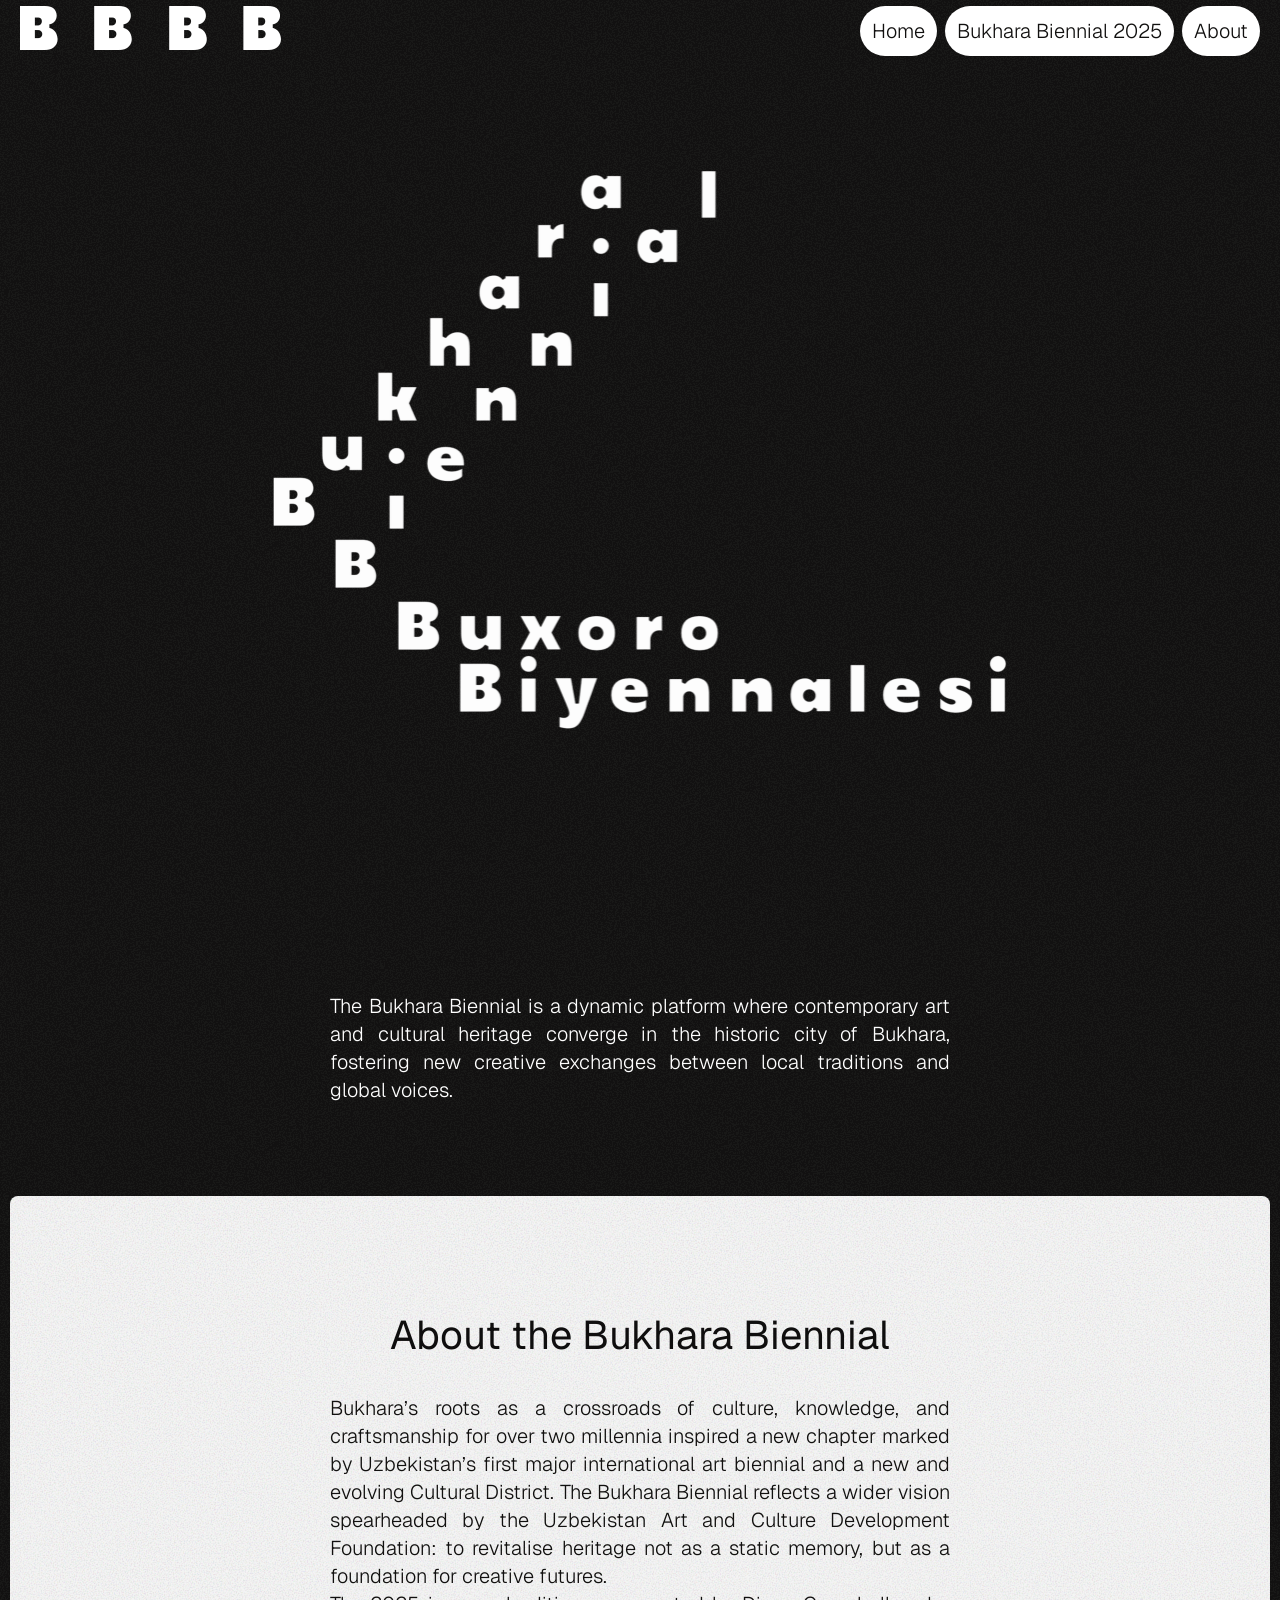
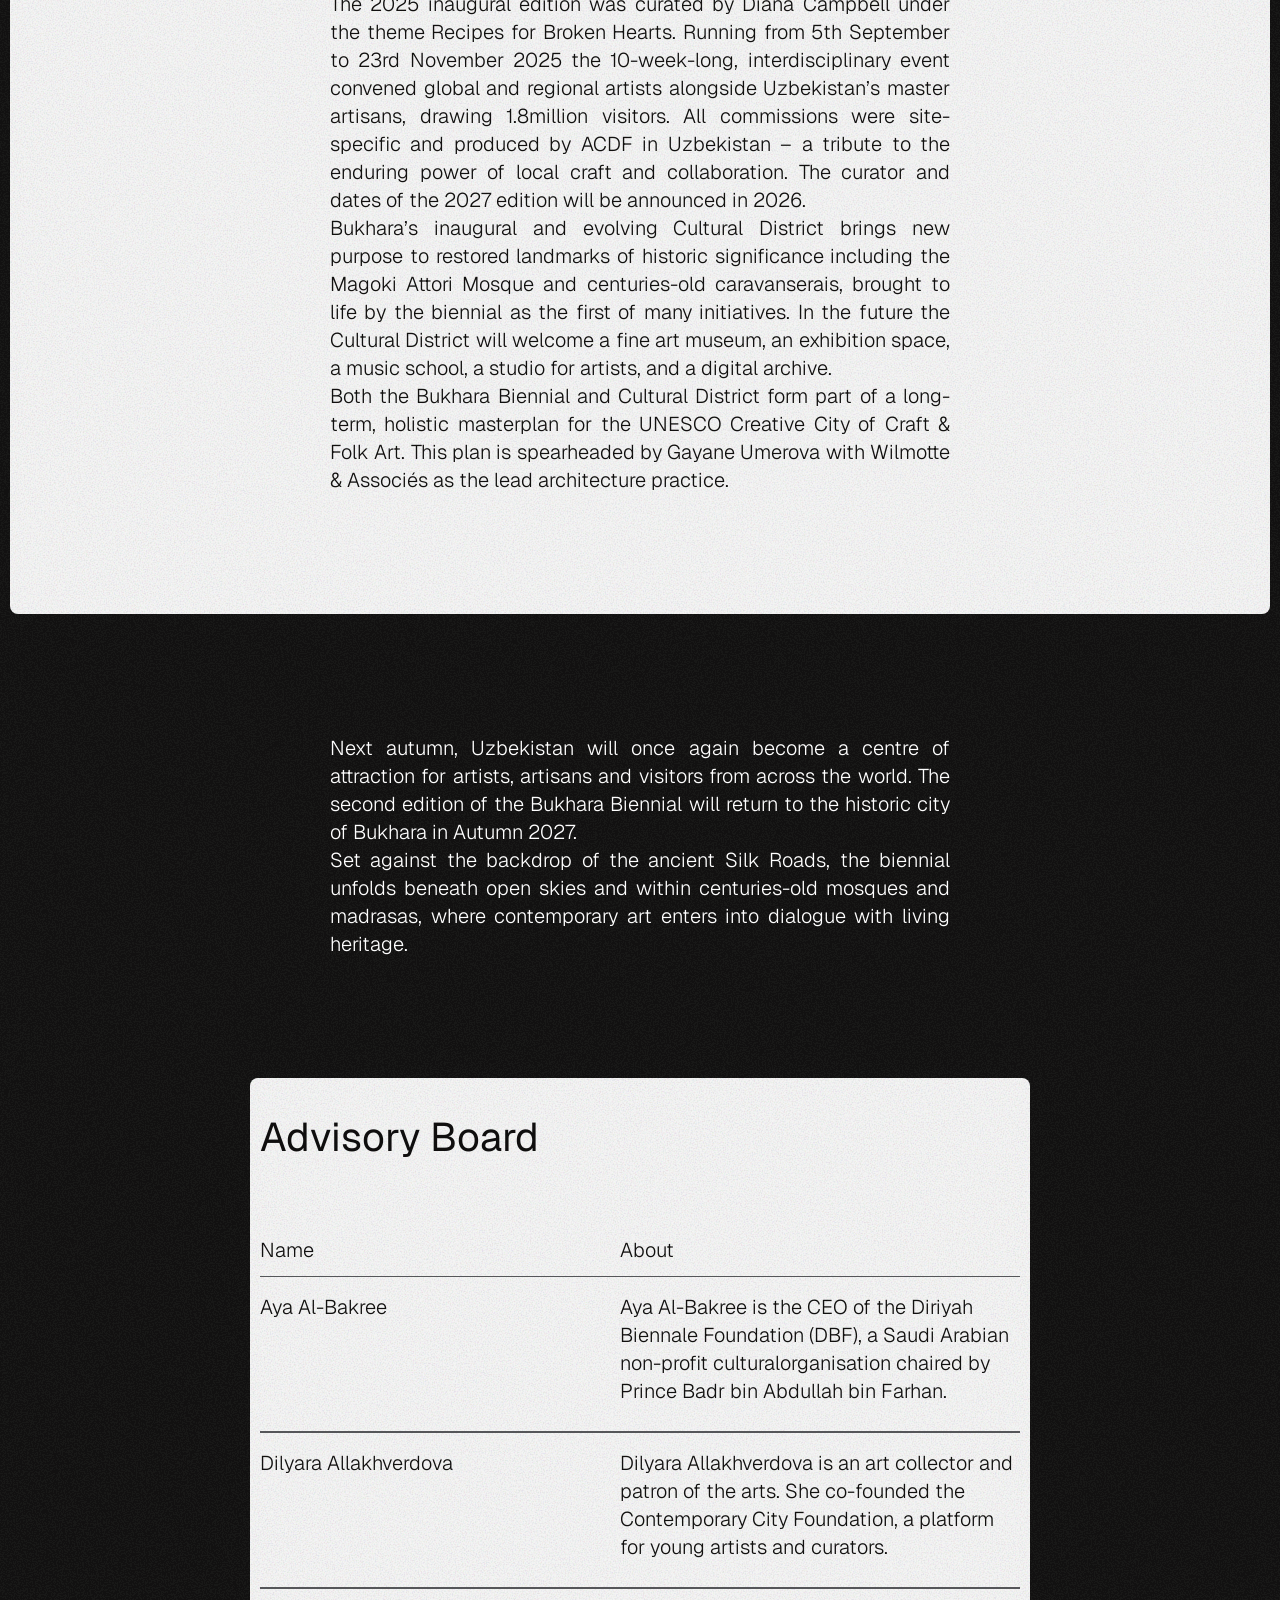
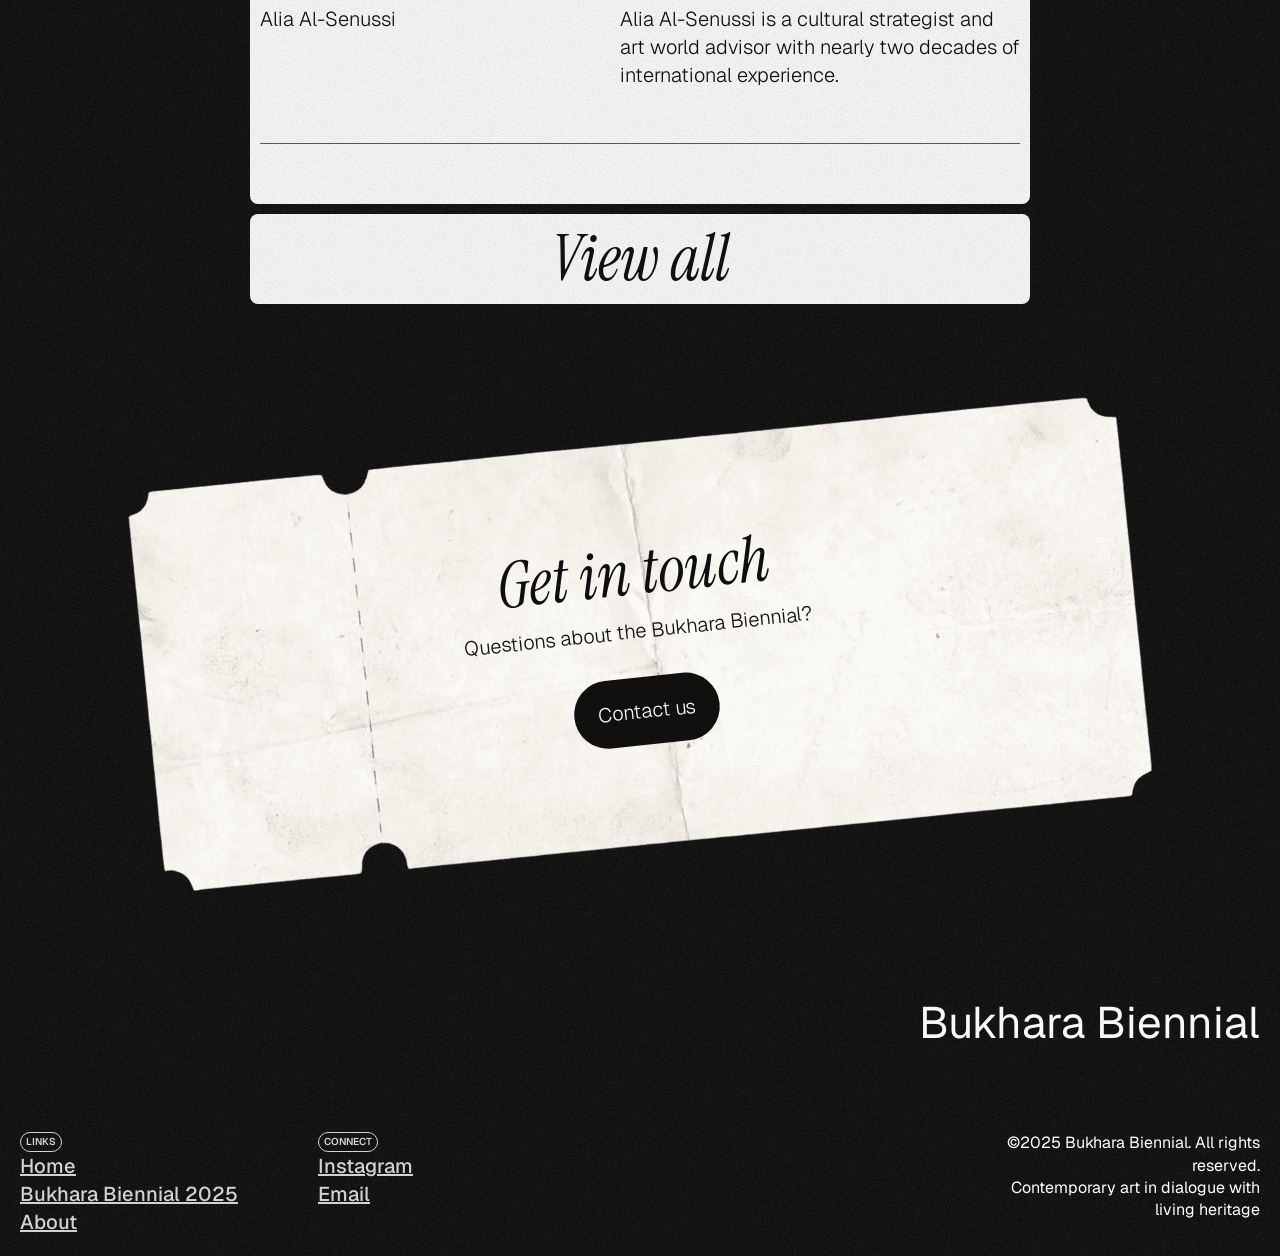
==== index.html @ 9b7a6744 "finish" ====
<!doctype html>
<html lang="en">
  <head>
    <meta charset="UTF-8" />
    <meta name="viewport" content="width=device-width, initial-scale=1.0" />
    <link rel="stylesheet" href="./assets/css/fonts.css" />
    <link rel="stylesheet" href="./assets/css/styles.css" />
    <title>BB2026</title>
  </head>
  <body>
    <header class="d-flex">
      <div class="header__logo">
        <a href="#">
          <img src="./assets/images/logo.png" alt="" />
        </a>
      </div>
      <nav>
        <ul class="header__nav d-flex">
          <li>
            <a href="#" class="btn">Home</a>
          </li>
          <li class="desktop-only">
            <a href="#" class="btn">Bukhara Biennial 2025</a>
          </li>
          <li class="mobile-only">
            <a href="#" class="btn">BB 2025</a>
          </li>
          <li>
            <a href="#" class="btn">About</a>
          </li>
        </ul>
      </nav>
    </header>

    <main>
      <section class="hero d-flex">
        <img
          src="./assets/images/hero.png"
          alt="Hero Image"
          class="tablet-mobile"
        />
      </section>

      <section class="intro d-flex">
        <p class="tablet-mobile">
          The Bukhara Biennial is a dynamic platform where contemporary art and
          cultural heritage converge in the historic city of Bukhara, fostering
          new creative exchanges between local traditions and global voices.
        </p>
      </section>

      <section class="about d-flex p-120-64 bg-card">
        <h1>About the Bukhara Biennial</h1>
        <p class="tablet-mobile">
          Bukhara’s roots as a crossroads of culture, knowledge, and
          craftsmanship for over two millennia inspired a new chapter marked by
          Uzbekistan’s first major international art biennial and a new and
          evolving Cultural District. The Bukhara Biennial reflects a wider
          vision spearheaded by the Uzbekistan Art and Culture Development
          Foundation: to revitalise heritage not as a static memory, but as a
          foundation for creative futures.<br />
          The 2025 inaugural edition was curated by Diana Campbell under the
          theme Recipes for Broken Hearts. Running from 5th September to 23rd
          November 2025 the 10-week-long, interdisciplinary event convened
          global and regional artists alongside Uzbekistan’s master artisans,
          drawing 1.8million visitors. All commissions were site-specific and
          produced by ACDF in Uzbekistan – a tribute to the enduring power of
          local craft and collaboration. The curator and dates of the 2027
          edition will be announced in 2026.<br />
          Bukhara’s inaugural and evolving Cultural District brings new purpose
          to restored landmarks of historic significance including the Magoki
          Attori Mosque and centuries-old caravanserais, brought to life by the
          biennial as the first of many initiatives. In the future the Cultural
          District will welcome a fine art museum, an exhibition space, a music
          school, a studio for artists, and a digital archive.<br />
          Both the Bukhara Biennial and Cultural District form part of a
          long-term, holistic masterplan for the UNESCO Creative City of Craft &
          Folk Art. This plan is spearheaded by Gayane Umerova with Wilmotte &
          Associés as the lead architecture practice.
        </p>
      </section>

      <section class="future d-flex p-120-64">
        <p class="tablet-mobile">
          Next autumn, Uzbekistan will once again become a centre of attraction
          for artists, artisans and visitors from across the world. The second
          edition of the Bukhara Biennial will return to the historic city of
          Bukhara in Autumn 2027.<br />
          Set against the backdrop of the ancient Silk Roads, the biennial
          unfolds beneath open skies and within centuries-old mosques and
          madrasas, where contemporary art enters into dialogue with living
          heritage.
        </p>
      </section>

      <section class="advisory bg-card">
        <h2>Advisory Board</h2>
        <div class="advisory-list">
          <div class="labels">
            <p>Name</p>
            <p>About</p>
          </div>
          <article data-url="#">
            <p class="name">Aya Al-Bakree</p>
            <p class="about">
              Aya Al-Bakree is the CEO of the Diriyah Biennale Foundation (DBF),
              a Saudi Arabian non-profit culturalorganisation chaired by Prince
              Badr bin Abdullah bin Farhan.
            </p>
            <div class="article__img">
              <img
                src="./assets/images/Aya-Al-Bakree.png"
                alt="Aya Al-Bakree"
              />
            </div>
          </article>
          <article data-url="#">
            <p class="name">Dilyara Allakhverdova</p>
            <p class="about">
              Dilyara Allakhverdova is an art collector and patron of the arts.
              She co-founded the Contemporary City Foundation, a platform for
              young artists and curators.
            </p>
            <div class="article__img">
              <img
                src="./assets/images/Dilyara-Allakhverdova.png"
                alt="Dilyara Allakhverdova"
              />
            </div>
          </article>
          <article data-url="#">
            <p class="name">Alia Al-Senussi</p>
            <p class="about">
              Alia Al-Senussi is a cultural strategist and art world advisor
              with nearly two decades of international experience.
            </p>
            <div class="article__img">
              <img
                src="./assets/images/Alia-Al-Senussi.png"
                alt="Alia Al-Senussi"
              />
            </div>
          </article>
        </div>
      </section>

      <section class="bg-card advisory-view-all">
        <p class="italic">View all</p>
      </section>

      <section class="subscribe">
        <img alt="" src="./assets/images/subscribe.png" />

        <div class="content">
          <div>
            <h2 class="italic">Get in touch</h2>
            <p>Questions about the Bukhara Biennial?</p>
          </div>
          <button class="btn">Contact us</button>
        </div>
      </section>
    </main>

    <footer>
      <div class="footer__logo">
        <h2>Bukhara Biennial</h2>
      </div>
      <div class="footer__content">
        <div class="socials d-flex">
          <div class="links">
            <span class="tag">
              Links
            </span>
            <a href="#">Home</a>
            <a href="#">Bukhara Biennial 2025</a>
            <a href="#">About</a>
          </div>
          <div class="connect">
            <span class="tag">
              Connect
            </span>
            <a href="#">Instagram</a>
            <a href="#">Email</a>
          </div>
        </div>
        <div class="copywrite">
          <p>©2025 Bukhara Biennial. All rights reserved.</p>
          <p>Contemporary art in dialogue with living heritage</p>
        </div>
      </div>
    </footer>

    <script src="./assets/js/scripts.js"></script>
  </body>
</html>
---- assets/css/fonts.css ----
/* FONTS */

/* GEIST - Вариативный шрифт */
@font-face {
    font-family: 'Geist';
    src: url('../fonts/Geist/Geist-VariableFont_wght.ttf') format('truetype'),
         url('../fonts/Geist/Geist-VariableFont_wght.woff') format('woff');
    /* Указываем диапазон весов, которые поддерживает вариативный шрифт */
    font-weight: 100 900; 
    font-style: normal;
    font-display: swap;
}

/* INSTRUMENT SERIF - Обычный */
@font-face {
    font-family: 'Instrument Serif';
    src: url('../fonts/Instrument_Serif/InstrumentSerif-Regular.ttf') format('truetype');
    font-weight: 400; /* Стандартный вес */
    font-style: normal;
    font-display: swap;
}

/* INSTRUMENT SERIF - Курсив */
@font-face {
    font-family: 'Instrument Serif';
    src: url('../fonts/Instrument_Serif/InstrumentSerif-Italic.ttf') format('truetype');
    font-weight: 400;
    font-style: italic; /* Теперь браузер поймет, когда включать этот файл */
    font-display: swap;
}
---- assets/css/styles.css ----
* {
  box-sizing: border-box;
  padding: 0;
  margin: 0;
  font-family: "Geist";
  font-style: Light;
  font-size: 20px;
  font-weight: 300;
  line-height: 140%;
}

:root {
  --main-dark: RGB(17, 16, 15);
  --transition: 0.2s;
}
html {
  scrollbar-width: none; /* Для Firefox */
  -ms-overflow-style: none; /* Для Internet Explorer и Edge */
}

html::-webkit-scrollbar {
  display: none; /* Для Chrome, Safari и Opera */
}
h1,
h2 {
  color: rgba(15, 14, 14, 1);
  font-size: 40px;
  font-weight: 400;
  line-height: 95%;
  letter-spacing: -4%;
}
a {
  text-decoration: none;
}
li {
  list-style: none;
}
.d-flex {
  display: flex;
}
.mobile-only {
  display: none;
}
.italic {
  font-family: "Instrument Serif";
  font-style: Italic;
  font-size: 80px;
  font-weight: 400;
  line-height: 90%;
  letter-spacing: -2%;
}
.p-120-64 {
  padding: 120px 0;
}
.btn {
  letter-spacing: -2%;
  border-radius: 999px;
  color: var(--main-dark);
  transition: var(--transition);
  cursor: pointer;
}
/* p
{
    font-size: 20px;
    font-weight: 300;
    line-height: 140%;
} */
section {
  align-items: center;
  justify-content: center;
}

body {
  color: white;
  font-family: "Geist", sans-serif;
  background-size:
    1280px 600px,
    auto;
  background-position: left top;
  background-image:
    image-set(url(../images/bg_small.png) 1x, url(../images/bg_large.png) 2x),
    none;
  background-color: rgb(15, 14, 14);
}

header {
  position: fixed;
  top: 0;
  left: 0;
  width: 100%;
  height: 62px;
  gap: 8px;
  justify-content: space-between;
  align-items: center;
  padding: 0 20px;
}

header nav .header__nav {
  gap: 8px;
}

header nav a {
  height: 52px;
  padding: 12px;
  background: #fff;
}
header nav a:hover {
  background: var(--main-dark);
  color: #fff;
}

main {
  width: 100%;
  padding: 0 10px;
}

.hero {
  min-height: 800px;
  height: 100vh;
}
.hero img {
  width: 734.75px;
  object-fit: cover;
}

.tablet-mobile {
  width: 940px;
}

.intro {
  width: 100%;
  height: 296px;
}
.intro p {
  letter-spacing: -2%;
  text-align: justify;
}

.bg-card {
  border-radius: 8px;
  background-size:
    1280px 600px,
    auto;
  background-position: left top;
  background-image:
    image-set(
      url(../images/card_bg_small.png) 1x,
      url(../images/card_bg_large.png) 2x
    ),
    none;
  background-color: rgb(245, 245, 245);

  color: var(--main-dark);
}

.about {
  width: 100%;
  flex-direction: column;
  gap: 40px;
}

.about h1 {
  text-align: center;
}
.about p {
  color: var(--main-dark);
  text-align: justify;
  letter-spacing: -2%;
}

.future p {
  letter-spacing: -2%;
  text-align: justify;
}

.advisory {
  margin: auto;
  width: 100%;
  max-width: 1260px;
  padding: 40px 10px 60px 10px;
  display: flex;
  flex-direction: column;
  align-items: flex-start;
  gap: 60px;
}
.advisory h2 {
  text-align: left;
}
.advisory .advisory-list {
  width: 100%;
}
.advisory-list > * {
  display: flex;
}
.advisory-list .labels {
  margin-bottom: 12px;
  font-weight: 500;
  letter-spacing: -2%;
}
.advisory-list .labels p {
  width: 270px;
  font-style: Medium;
  margin-right: 100px;
}
.advisory-list article {
  min-height: 156.06px;
  display: flex;
  flex-direction: row;
  justify-content: center;
  align-items: flex-start;
  gap: 245px;
  padding: 16px 0px 16px 0px;
  border-bottom: 1px solid var(--Divider, rgba(85, 86, 89, 1));
  border-top: 1px solid var(--Divider, rgba(85, 86, 89, 1));
  cursor: alias;
}

.advisory-list article p.name {
  min-width: 125px;
  letter-spacing: -2%;
}
.advisory-list article p.about {
  min-width: 500px;
  letter-spacing: -2%;
}
.advisory-list article .article__img {
  width: 125px;
  height: 125px;
}
.advisory-view-all {
  max-width: 1260px;
  width: 100%;
  margin: 10px auto 0;
  padding: 16px 24px 16px 24px;
  cursor: pointer;
  transition: var(--transition);
}
.advisory-view-all:hover {
  background-color: rgb(245, 245, 245);
  background-image: url(../images/card_bg_hover.png);
  color: #fff;
}
.advisory-view-all p {
  text-align: center;
}

.subscribe {
  position: relative;
  width: 100%;
  display: flex;
  flex-direction: column;
  justify-content: flex-end;
  align-items: center;
  padding: 80px 40px 80px 40px;
  overflow: hidden;
}
.subscribe img {
  max-width: 1024px;
  min-width: 800px;
  width: 100%;
  margin: auto;
  z-index: -1;
  position: absolute;
  top: 50%;
  left: 50%;
  transform: translate(-50%, -50%);
}

.subscribe .content {
  width: 100%;
  min-height: 520.45px;
  display: flex;
  flex-direction: column;
  justify-content: center;
  align-items: center;
  text-align: center;
  transform-origin: center;
  transform: rotate(-6deg);
  gap: 32px;
}
.subscribe .content p {
  margin-top: 15px;
  color: var(--main-dark);
}
.subscribe .content button.btn {
  height: 68px;
  padding: 0px 24px 0px 24px;
  border: none;
  outline: none;
  color: rgba(246, 248, 251, 1);
  background-color: var(--main-dark);
}

footer {
  min-height: 272px;
  display: flex;
  justify-content: space-between;
  gap: 40px;
  padding: 20px;
}
footer h2 {
  color: rgba(246, 248, 251, 1);
  font-size: 44px;
  font-weight: 400;
  line-height: 85%;
  letter-spacing: -2%;
}
footer .footer__logo {
  display: flex;
  align-items: flex-end;
}
footer .footer__content {
  display: flex;
  flex-direction: column;
  justify-content: space-between;
  align-items: flex-end;
  text-align: right;
}

footer .footer__content .socials {
  gap: 80px;
}
footer .footer__content .socials div {
  display: flex;
  flex-direction: column;
  align-items: flex-end;
}

footer .footer__content .tag {
  color: rgba(209, 210, 216, 1);
  font-size: 10px;
  font-weight: 600;
  line-height: 140%;
  letter-spacing: 4%;
  text-transform: uppercase;
  padding: 2px 5px 2px 5px;
  border: 1px solid rgba(209, 210, 216, 1);
  border-radius: 999px;
}
footer .footer__content .socials a {
  color: rgba(209, 210, 216, 1);
  font-size: 20px;
  font-weight: 500;
  line-height: 140%;
  letter-spacing: -2%;
  text-decoration: underline;
  text-align: left;
}

@media (max-width: 1280px) {
  .tablet-mobile {
    width: 620px;
  }
  .intro p {
    letter-spacing: -2%;
    text-align: justify;
  }

  .advisory {
    max-width: 780px;
    gap: 80px;
    padding: 40px 10px 60px 10px;
  }
  .advisory .article__img {
    display: none;
  }
  .advisory .advisory-list .labels p:nth-child(1),
  .advisory .advisory-list article p:nth-child(1) {
    max-width: 360px;
    min-width: 360px;
    margin: 0;
  }
  .advisory .advisory-list .labels p:nth-child(2),
  .advisory .advisory-list article p:nth-child(2) {
    width: stretch;
    min-width: 0;
    margin: 0;
  }
  .advisory .advisory-list article {
    justify-content: flex-start;
    gap: 0;
  }
  .advisory-view-all {
    max-width: 780px;
    width: 100%;
  }
  .advisory-view-all p,
  .subscribe h2 {
    font-size: 64px;
  }

  footer {
    flex-direction: column;
    gap: 80px;
  }
  footer .footer__logo {
    justify-content: flex-end;
  }
  footer .footer__content {
    flex-direction: row;
    align-items: flex-start;
  }
  footer .footer__content .socials div {
    align-items: flex-start;
  }

  footer .copywrite p {
    width: 258px;
    font-size: 16px;
    font-weight: 400;
    line-height: 140%;
    letter-spacing: -2%;
    text-align: right;
  }
}

@media (max-width: 768px) {
  .p-120-64 {
    padding: 64px 0;
  }

  header {
    justify-content: center;
  }
  .desktop-only {
    display: none;
  }
  .mobile-only {
    display: block;
  }
  header .header__logo {
    display: none;
  }
  .hero img {
    width: 315px;
  }
  .tablet-mobile {
    min-width: 275px;
    width: 100%;
  }

  .intro p {
    letter-spacing: -2%;
  }
  .intro {
    padding: 0px 40px 64px 40px;
  }
  .future,
  .about {
    padding: 64px 40px 64px 40px;
  }
  .about h1 {
    min-width: 275px;
    width: 100%;
    text-align: left;
  }

  .advisory {
    padding: 40px 40px 60px 40px;
  }
  .advisory .article__img {
    display: block;
  }
  .advisory .advisory-list article {
    justify-content: space-between;
    min-height: 82px;
  }
  .advisory-list article .article__img,
  .advisory-list article .article__img img {
    width: 50px;
    height: 50px;
  }
  .advisory p.about,
  .advisory .labels p:nth-child(2) {
    display: none;
  }
  .advisory .advisory-list .labels p:nth-child(1),
  .advisory .advisory-list article p:nth-child(1) {
    max-width: 225px;
    min-width: 0;
  }

  .advisory-view-all p,
  .subscribe h2 {
    font-size: 40px;
  }

  .subscribe .content {
    transform: rotate(0deg);
    gap: 0;
  }
  .subscribe .content button.btn {
    /* Button - small */
    height: 56px;
    padding: 0px 16px 0px 16px;
  }

  footer {
    align-items: center;
  }
  footer .footer__content {
    flex-direction: column;
    gap: 80px;
  }
  footer .footer__content .socials {
    gap: 40px;
  }
  footer .copywrite p
  {
    width: 100%;
    text-align: left;
  }
}
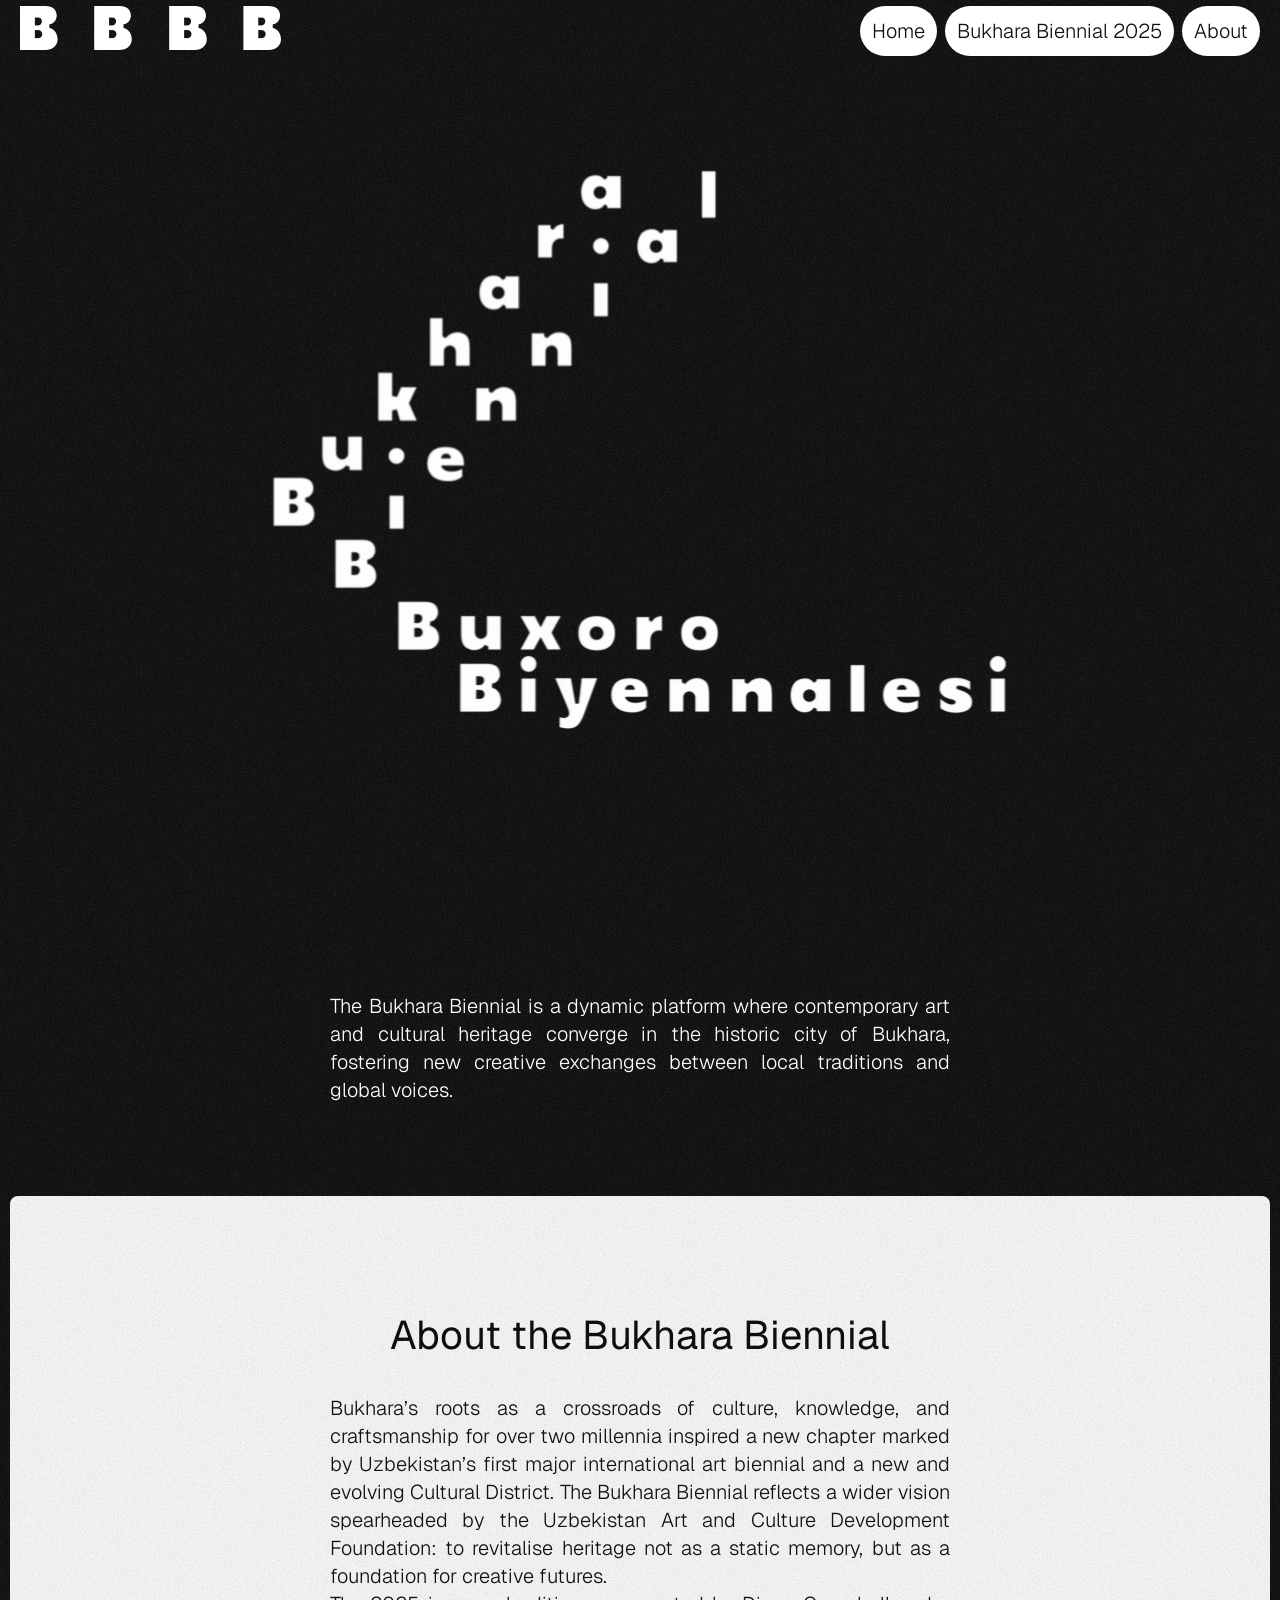
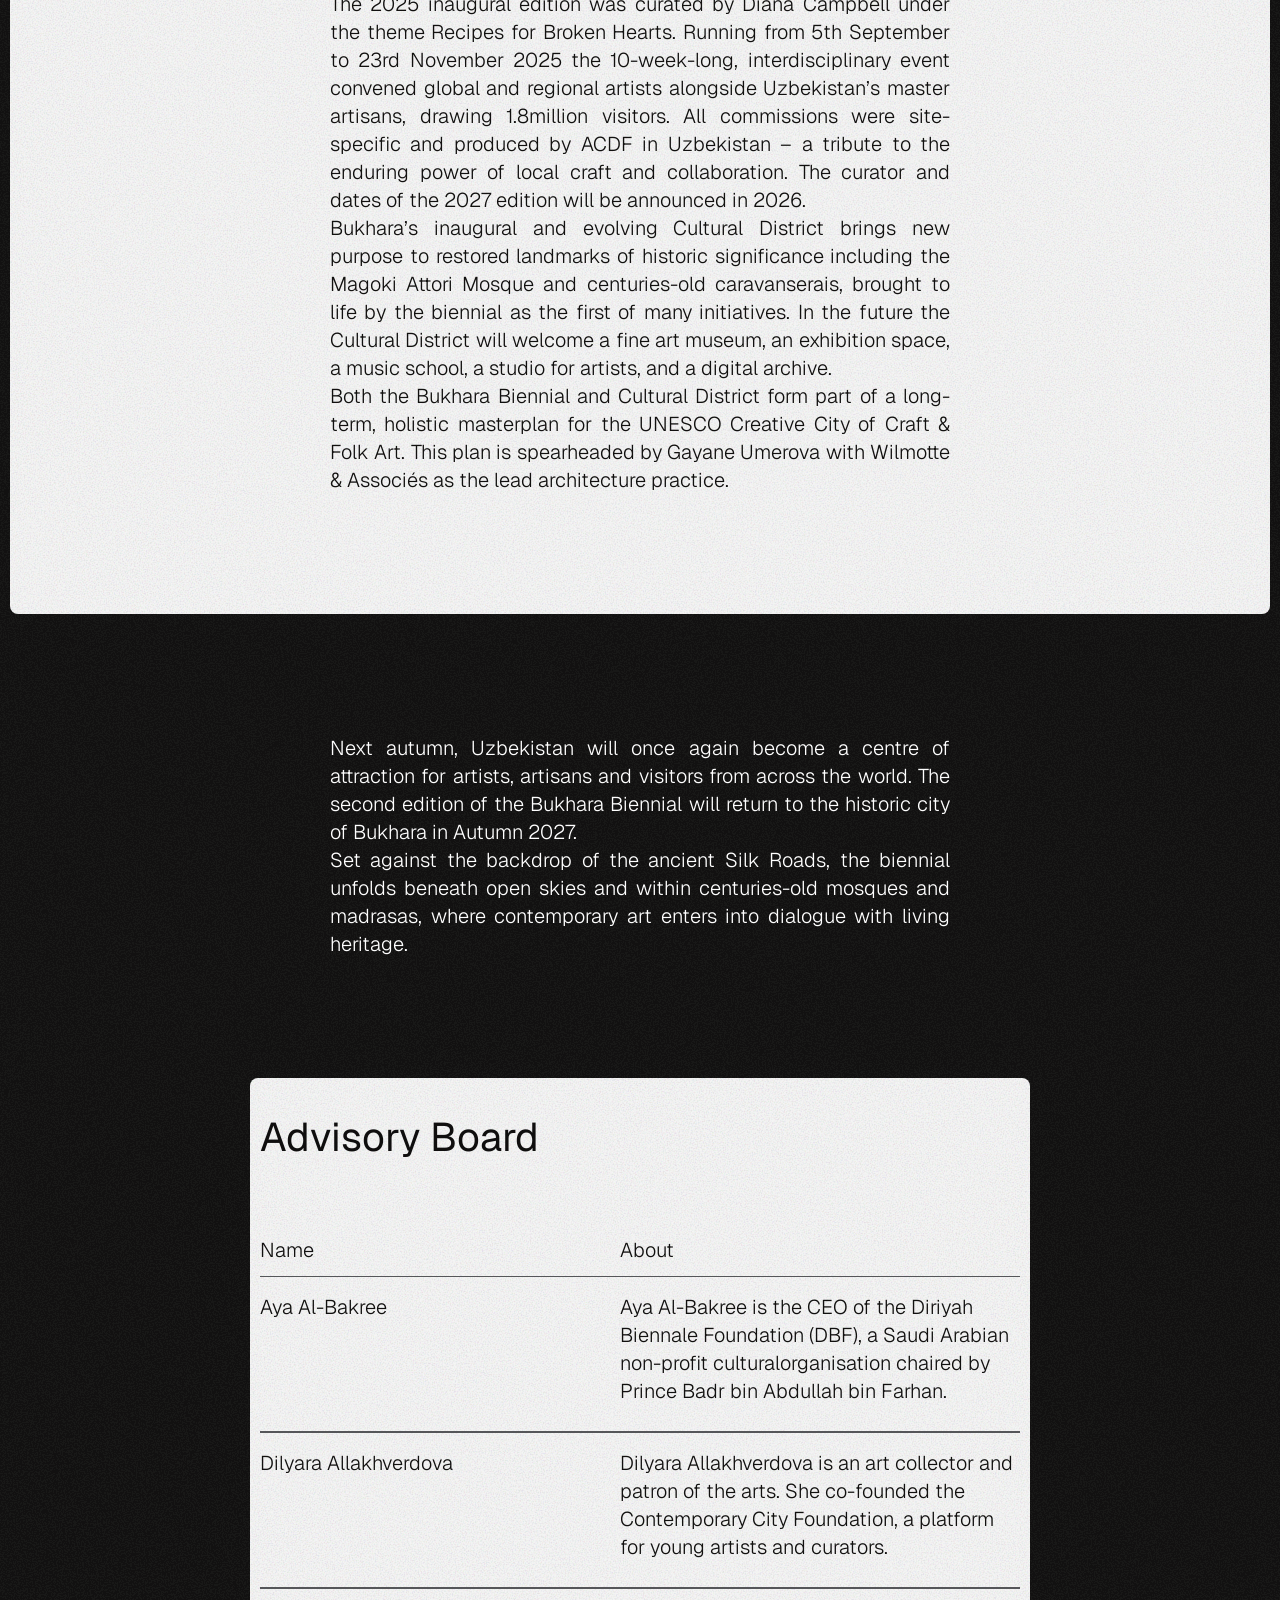
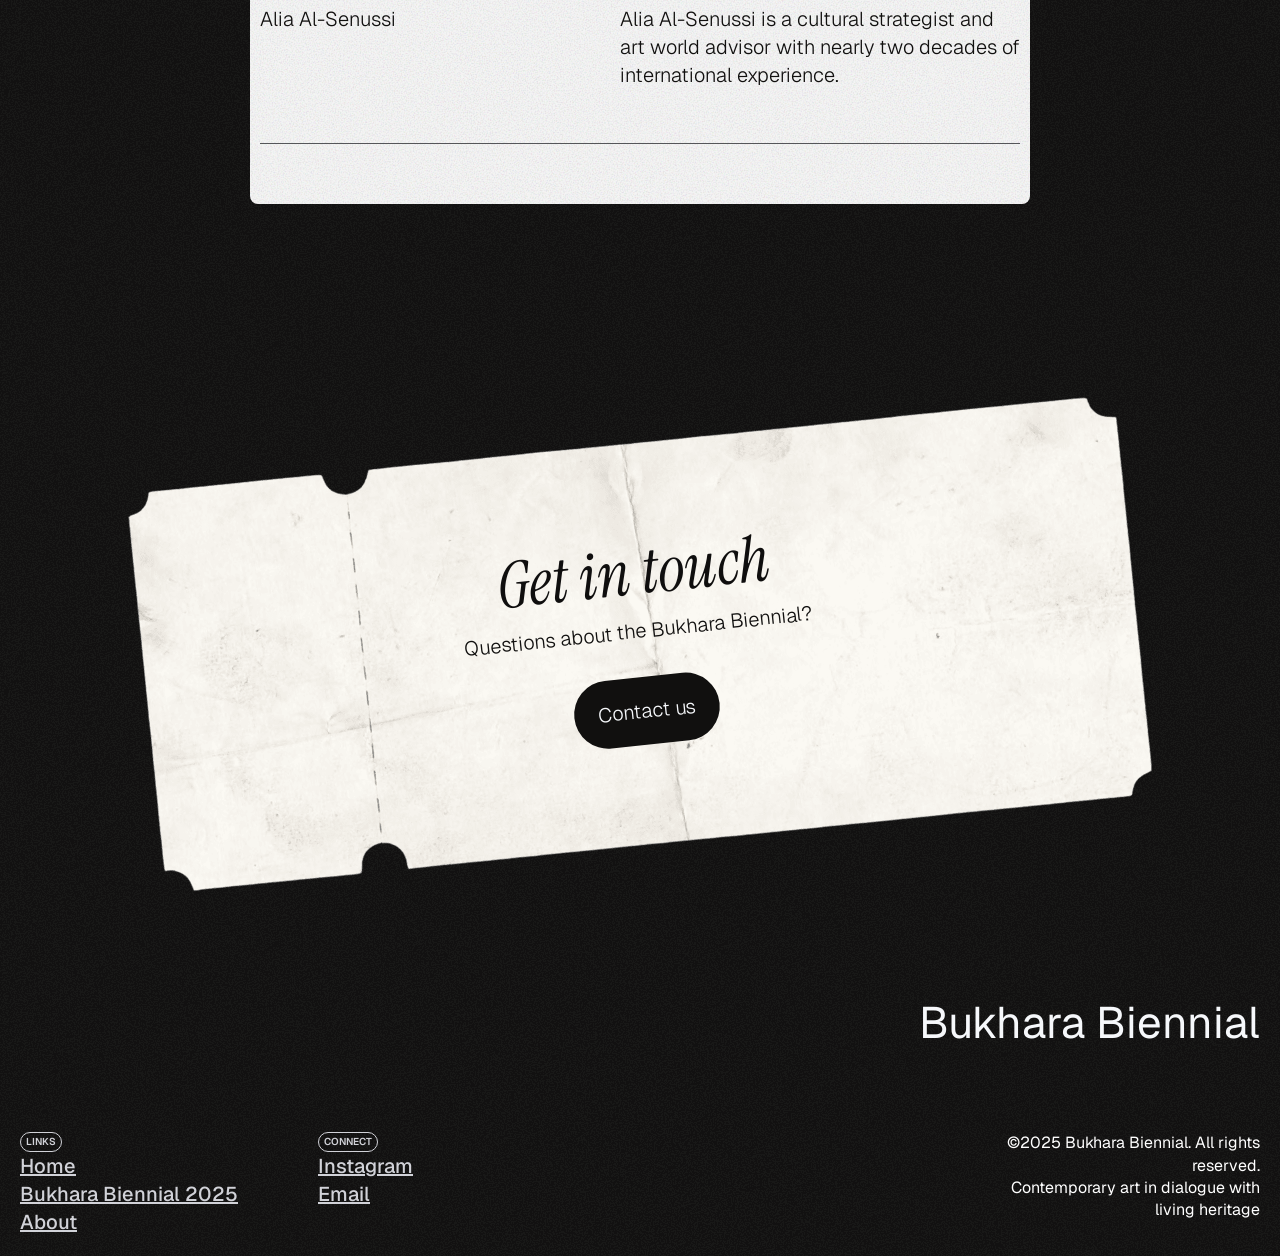
==== commit 2d3ce105: "finish" ====
--- a/index.html
+++ b/index.html
@@ -8,7 +8,7 @@
     <title>BB2026</title>
   </head>
   <body>
-    <header class="d-flex">
+    <header class="d-flex page-load-fade delayed">
       <div class="header__logo">
         <a href="#">
           <img src="./assets/images/logo.png" alt="" />
@@ -33,7 +33,7 @@
     </header>
 
     <main>
-      <section class="hero d-flex">
+      <section class="hero d-flex page-load-fade">
         <img
           src="./assets/images/hero.png"
           alt="Hero Image"
@@ -41,7 +41,7 @@
         />
       </section>
 
-      <section class="intro d-flex">
+      <section class="intro d-flex scroll-animate">
         <p class="tablet-mobile">
           The Bukhara Biennial is a dynamic platform where contemporary art and
           cultural heritage converge in the historic city of Bukhara, fostering
@@ -49,7 +49,7 @@
         </p>
       </section>
 
-      <section class="about d-flex p-120-64 bg-card">
+      <section class="about d-flex p-120-64 bg-card scroll-animate">
         <h1>About the Bukhara Biennial</h1>
         <p class="tablet-mobile">
           Bukhara’s roots as a crossroads of culture, knowledge, and
@@ -80,7 +80,7 @@
         </p>
       </section>
 
-      <section class="future d-flex p-120-64">
+      <section class="future d-flex p-120-64 scroll-animate">
         <p class="tablet-mobile">
           Next autumn, Uzbekistan will once again become a centre of attraction
           for artists, artisans and visitors from across the world. The second
@@ -93,7 +93,7 @@
         </p>
       </section>
 
-      <section class="advisory bg-card">
+      <section class="advisory bg-card scroll-animate">
         <h2>Advisory Board</h2>
         <div class="advisory-list">
           <div class="labels">
@@ -144,11 +144,11 @@
         </div>
       </section>
 
-      <section class="bg-card advisory-view-all">
+      <section class="bg-card advisory-view-all scroll-animate">
         <p class="italic">View all</p>
       </section>
 
-      <section class="subscribe">
+      <section class="subscribe scroll-animate">
         <img alt="" src="./assets/images/subscribe.png" />
 
         <div class="content">
@@ -168,17 +168,13 @@
       <div class="footer__content">
         <div class="socials d-flex">
           <div class="links">
-            <span class="tag">
-              Links
-            </span>
+            <span class="tag"> Links </span>
             <a href="#">Home</a>
             <a href="#">Bukhara Biennial 2025</a>
             <a href="#">About</a>
           </div>
           <div class="connect">
-            <span class="tag">
-              Connect
-            </span>
+            <span class="tag"> Connect </span>
             <a href="#">Instagram</a>
             <a href="#">Email</a>
           </div>
--- a/assets/css/styles.css
+++ b/assets/css/styles.css
@@ -13,14 +13,63 @@
   --main-dark: RGB(17, 16, 15);
   --transition: 0.2s;
 }
+
+@keyframes fadeInUp {
+  from {
+    opacity: 0;
+    transform: translateY(30px);
+  }
+  to {
+    opacity: 1;
+    transform: translateY(0);
+  }
+}
+
+@keyframes fadeIn {
+  from {
+    opacity: 0;
+  }
+  to {
+    opacity: 1;
+  }
+}
+
+.scroll-animate {
+  opacity: 0;
+  transform: translateY(30px);
+}
+
+.scroll-animate.animated {
+  animation: fadeInUp 0.8s ease-out forwards;
+}
+
+.fade-animate {
+  opacity: 0;
+}
+
+.fade-animate.animated {
+  animation: fadeIn 0.6s ease-out forwards;
+}
+
+.page-load-fade {
+  animation: fadeIn 1.5s ease-in-out forwards;
+}
+
+.page-load-fade.delayed {
+  animation: fadeIn 1s ease-in-out forwards;
+  animation-delay: 1s;
+  opacity: 0;
+}
+
+/* Скрыть полосу прокрутки */
 html {
   scrollbar-width: none; /* Для Firefox */
   -ms-overflow-style: none; /* Для Internet Explorer и Edge */
 }
-
 html::-webkit-scrollbar {
   display: none; /* Для Chrome, Safari и Opera */
 }
+
 h1,
 h2 {
   color: rgba(15, 14, 14, 1);
@@ -93,6 +142,7 @@
   justify-content: space-between;
   align-items: center;
   padding: 0 20px;
+  z-index: 999;
 }
 
 header nav .header__nav {
@@ -505,8 +555,7 @@
   footer .footer__content .socials {
     gap: 40px;
   }
-  footer .copywrite p
-  {
+  footer .copywrite p {
     width: 100%;
     text-align: left;
   }
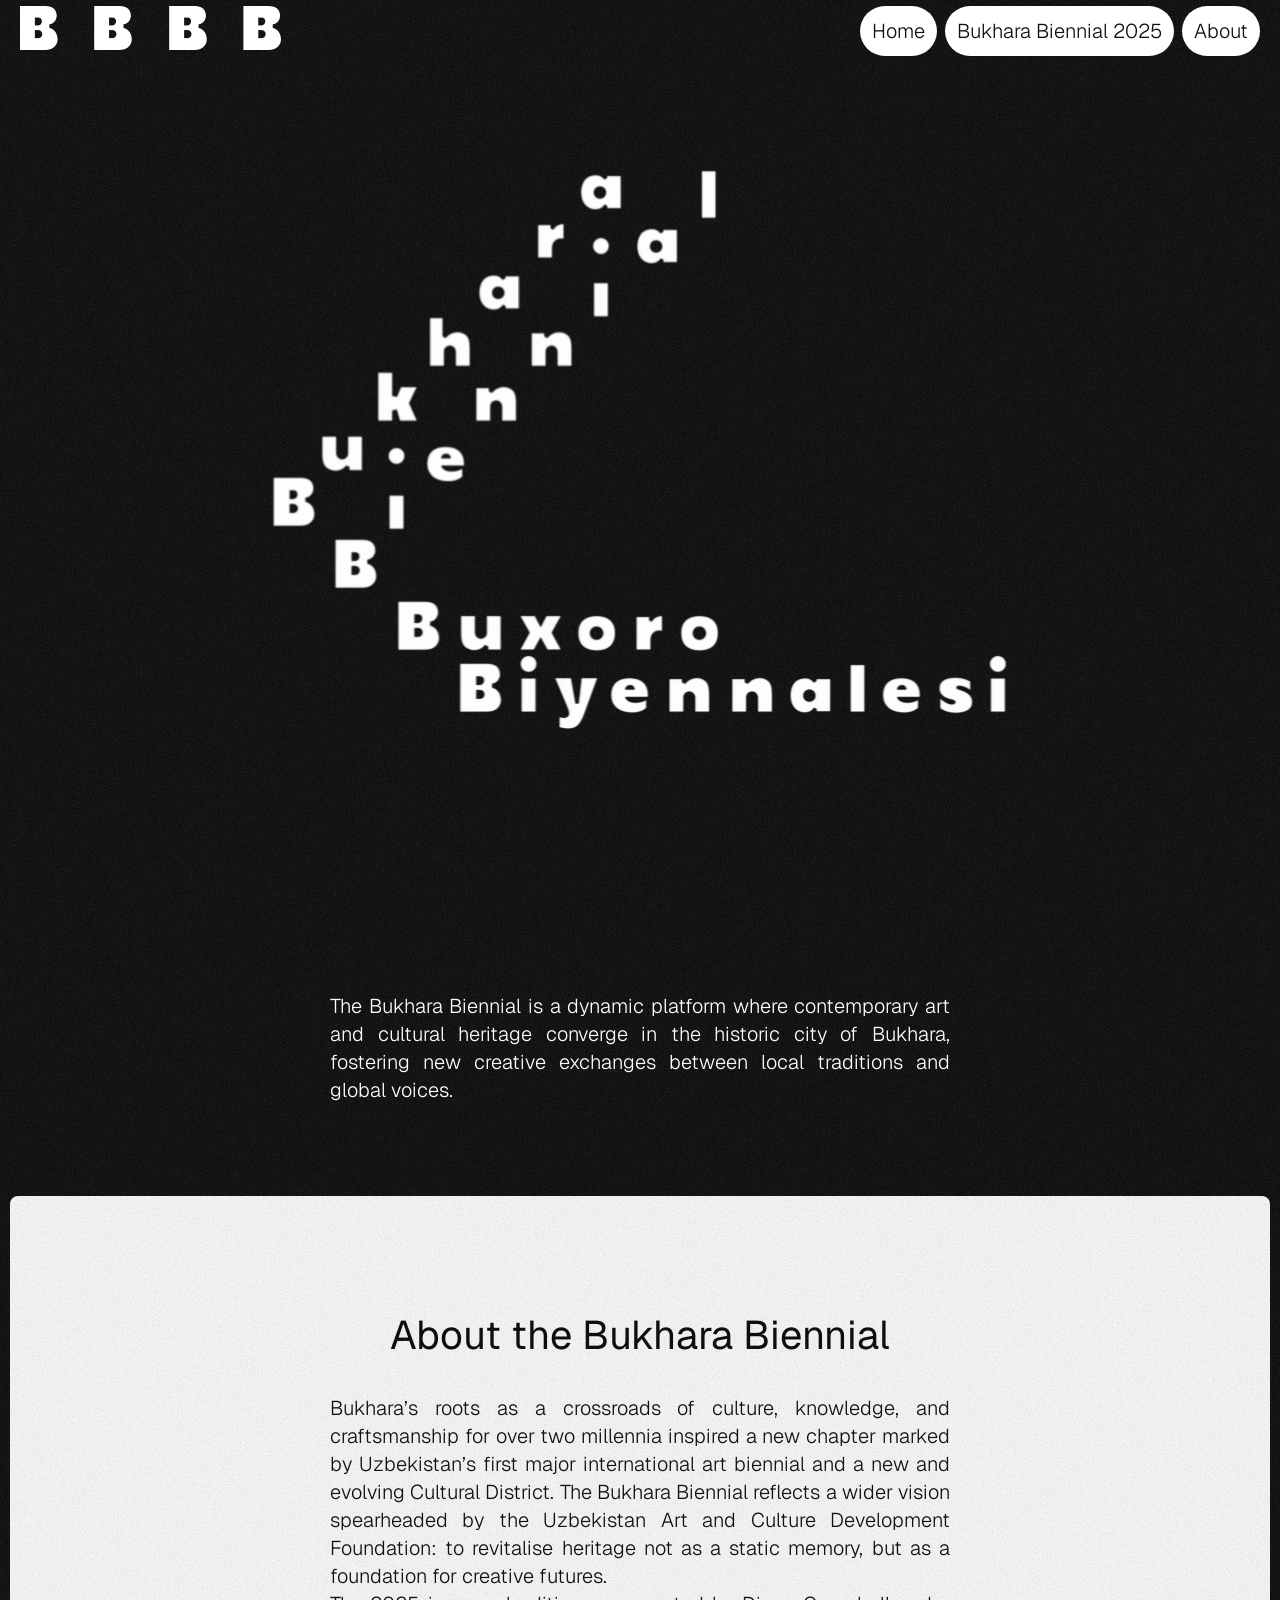
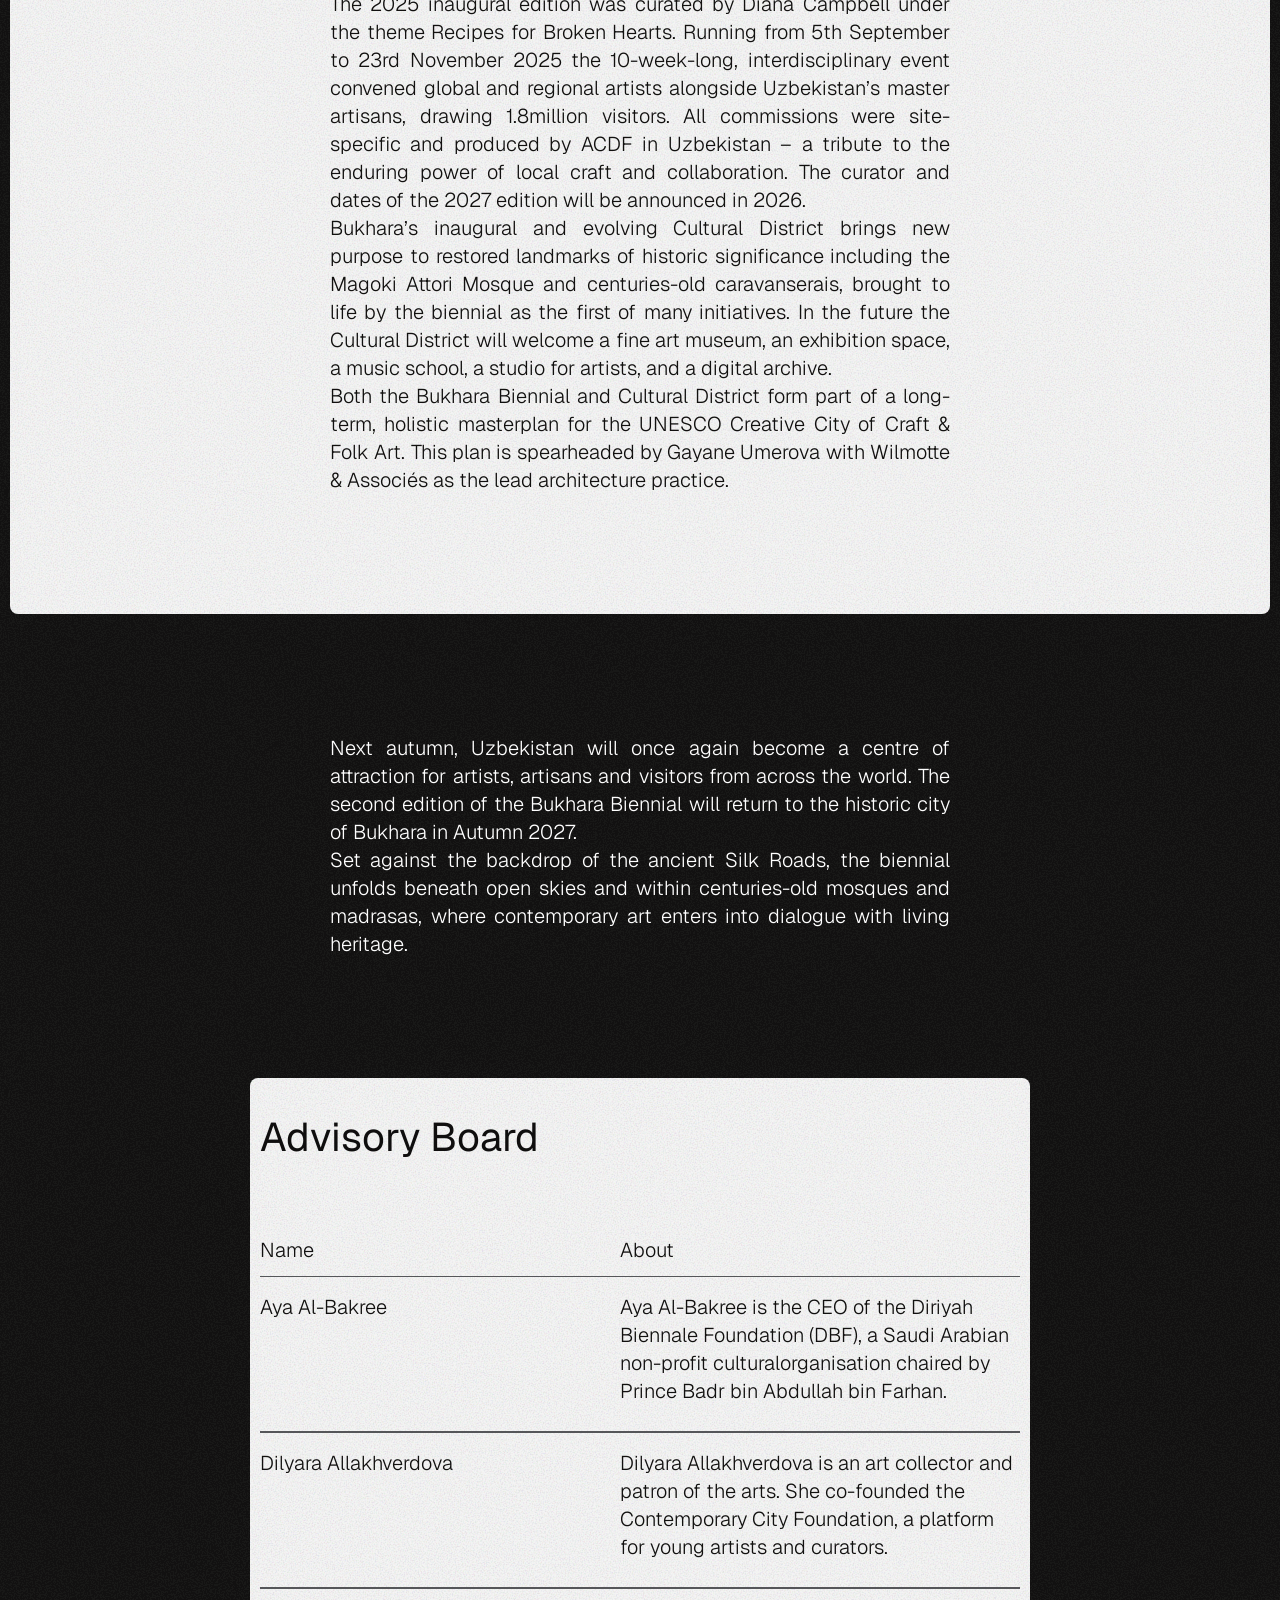
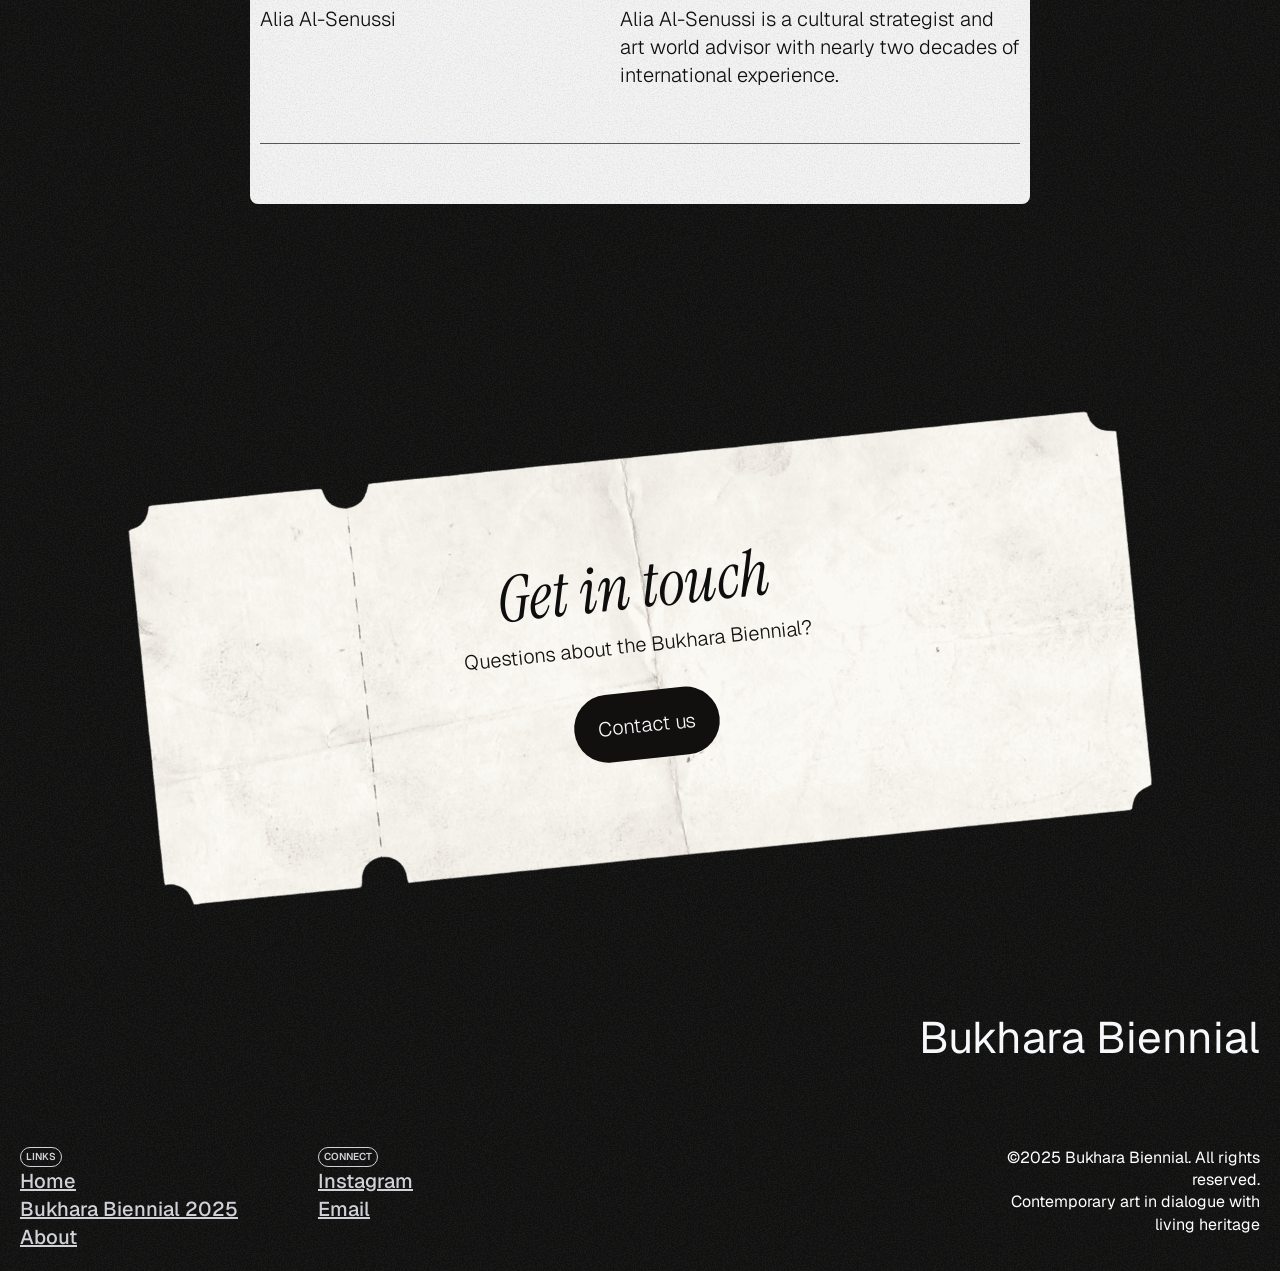
==== commit 30be555c: "finish_v2.0.4" ====
--- a/index.html
+++ b/index.html
@@ -144,8 +144,8 @@
         </div>
       </section>
 
-      <section class="bg-card advisory-view-all scroll-animate">
-        <p class="italic">View all</p>
+      <section class="advisory-view-all scroll-animate">
+        <a class="italic" href="#">View all</a>
       </section>
 
       <section class="subscribe scroll-animate">
@@ -156,7 +156,7 @@
             <h2 class="italic">Get in touch</h2>
             <p>Questions about the Bukhara Biennial?</p>
           </div>
-          <button class="btn">Contact us</button>
+          <button onclick="goTo('#')" class="btn">Contact us</button>
         </div>
       </section>
     </main>
--- a/assets/css/styles.css
+++ b/assets/css/styles.css
@@ -7,6 +7,7 @@
   font-size: 20px;
   font-weight: 300;
   line-height: 140%;
+  scroll-behavior: smooth;
 }
 
 :root {
@@ -278,20 +279,53 @@
   height: 125px;
 }
 .advisory-view-all {
+  position: relative;
   max-width: 1260px;
   width: 100%;
   margin: 10px auto 0;
   padding: 16px 24px 16px 24px;
   cursor: pointer;
-  transition: var(--transition);
-}
-.advisory-view-all:hover {
   background-color: rgb(245, 245, 245);
   background-image: url(../images/card_bg_hover.png);
+}
+.advisory-view-all::before
+{
+  content: '';
+  position: absolute;
+  top: 0;
+  left: 0;
+  width: 100%;
+  height: 100%;
+  border-radius: 8px;
+  background-size:
+    1280px 600px,
+    auto;
+  background-position: left top;
+  background-image:
+    image-set(
+      url(../images/card_bg_small.png) 1x,
+      url(../images/card_bg_large.png) 2x
+    ),
+    none;
+  background-color: rgb(245, 245, 245);
+  opacity: 1;
+  z-index: 1;
+  transition: var(--transition);
+}
+.advisory-view-all:hover::before
+{
+  opacity: 0;
+}
+.advisory-view-all a {
+  position: relative;
+  display: block;
+  color: var(--main-dark);
+  text-align: center;
+  transition: var(--transition);
+  z-index: 2;
+}
+.advisory-view-all:hover a {
   color: #fff;
-}
-.advisory-view-all p {
-  text-align: center;
 }
 
 .subscribe {
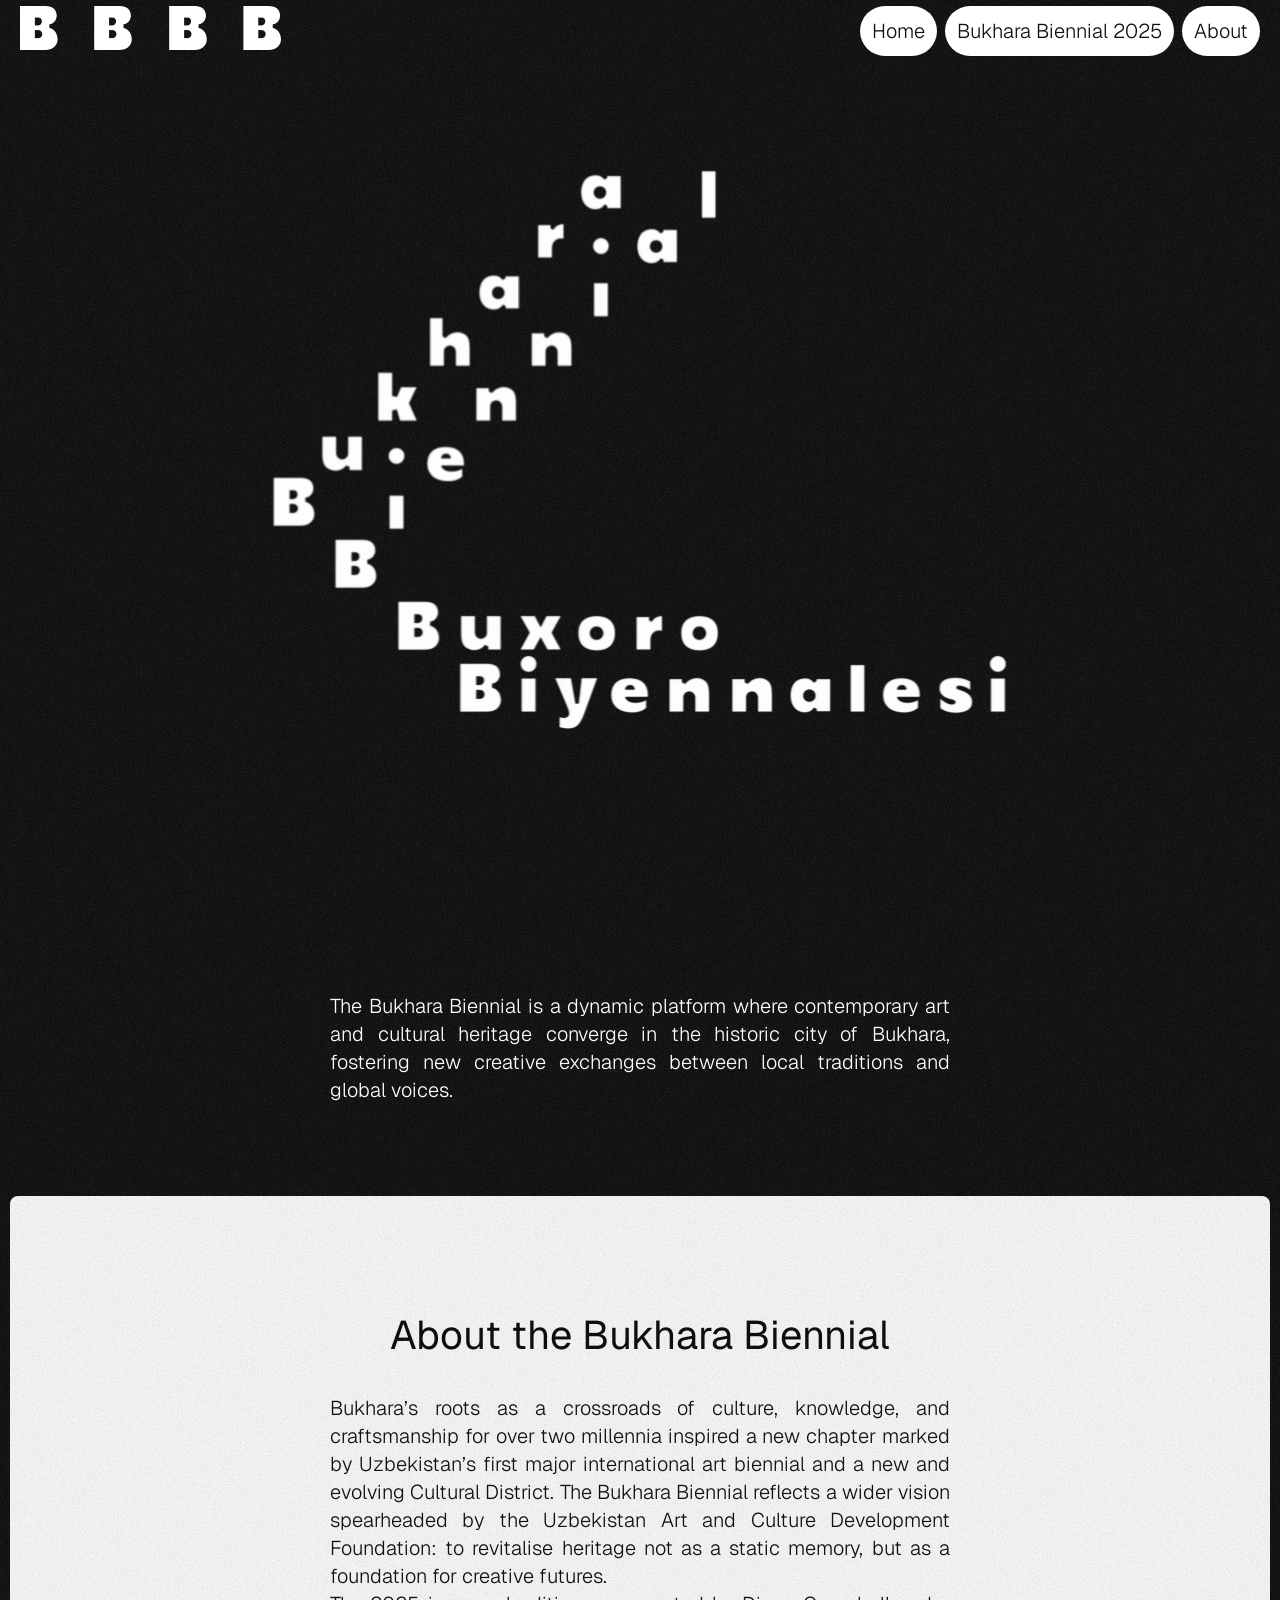
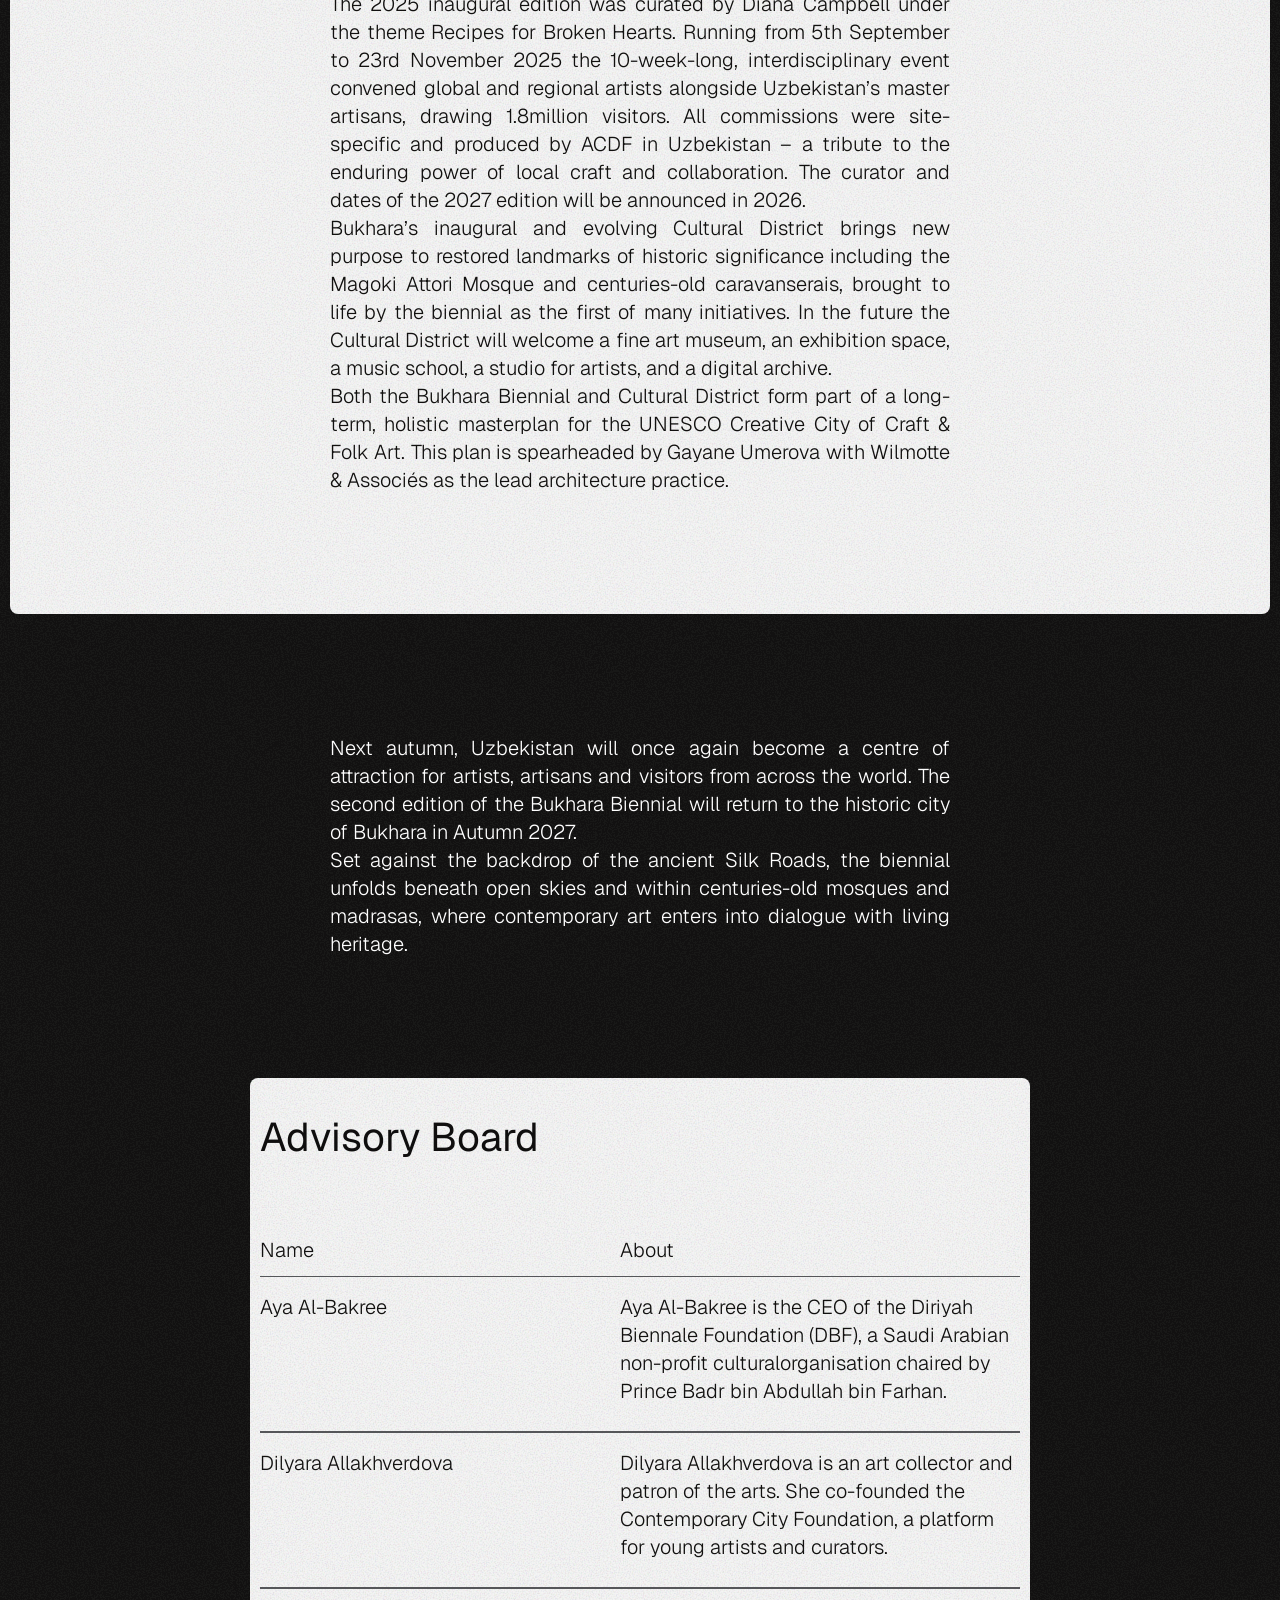
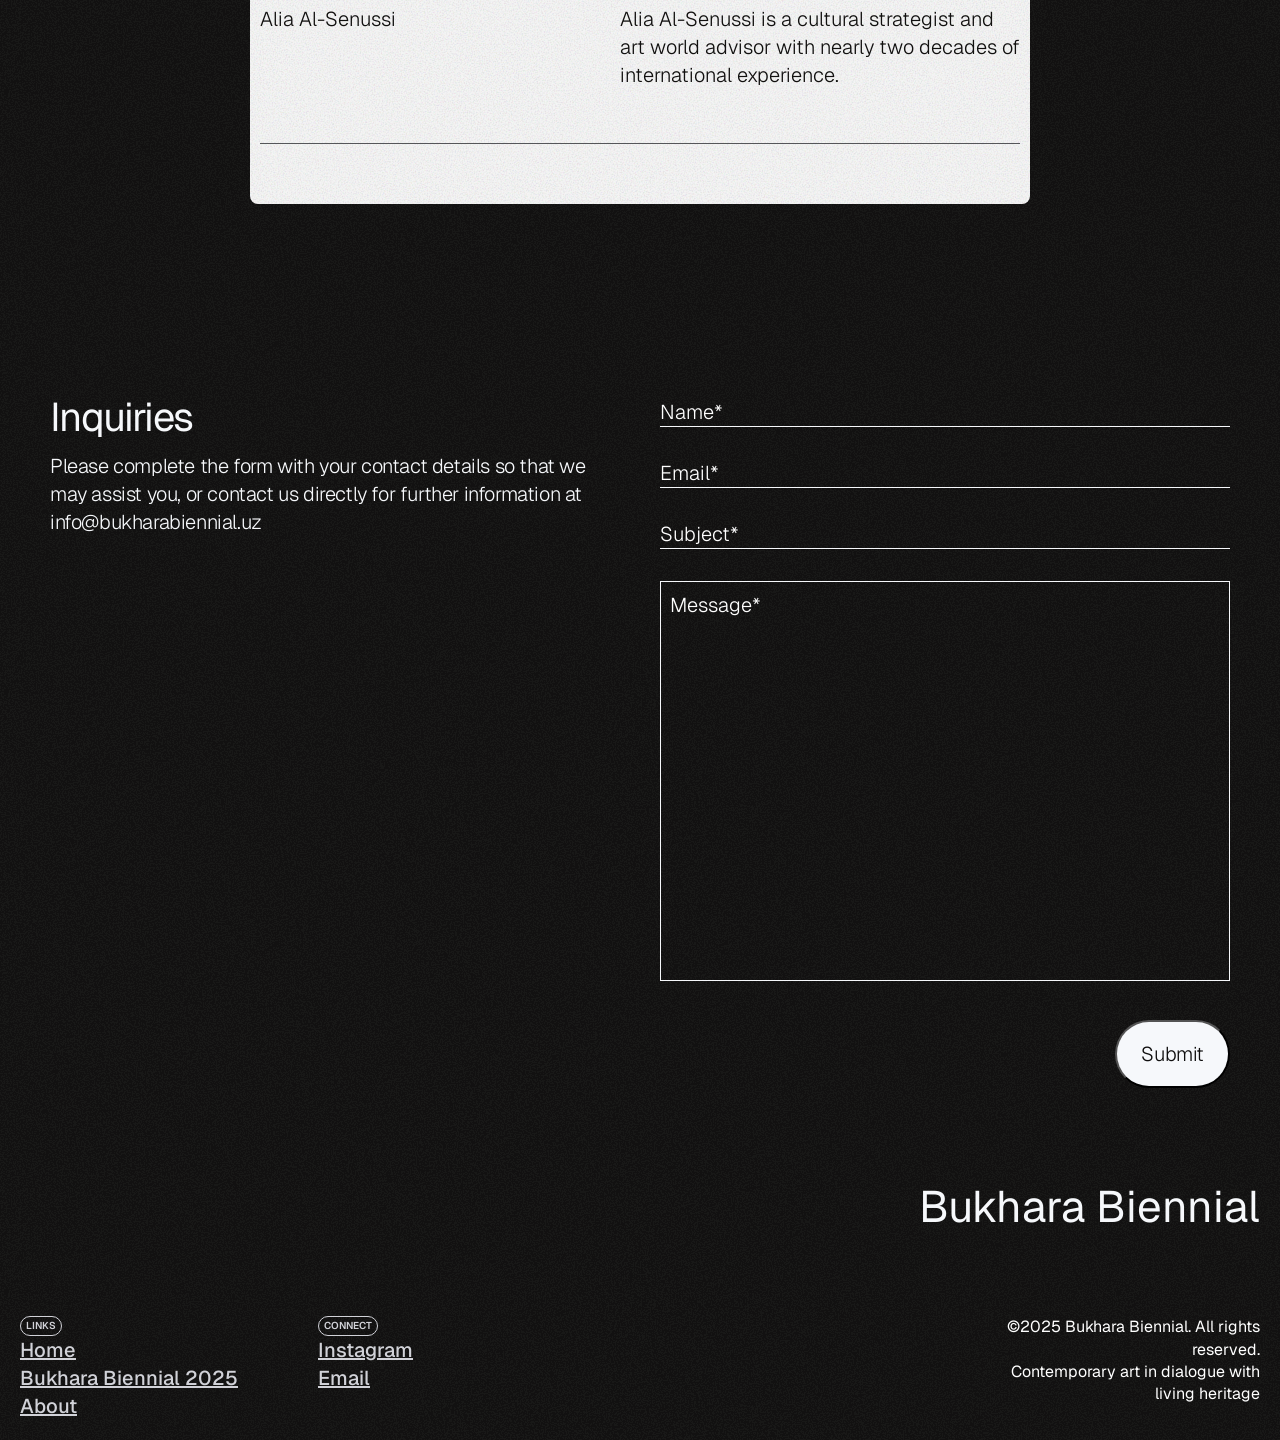
==== commit 65b0d824: "added contact section" ====
--- a/index.html
+++ b/index.html
@@ -4,29 +4,34 @@
     <meta charset="UTF-8" />
     <meta name="viewport" content="width=device-width, initial-scale=1.0" />
     <link rel="stylesheet" href="./assets/css/fonts.css" />
+    <link rel="stylesheet" href="./assets/css/default.css" />
+
     <link rel="stylesheet" href="./assets/css/styles.css" />
+
+    <link rel="stylesheet" href="./assets/css/header.css" />
+    <link rel="stylesheet" href="./assets/css/footer.css" />
     <title>BB2026</title>
   </head>
   <body>
     <header class="d-flex page-load-fade delayed">
       <div class="header__logo">
-        <a href="#">
+        <a href="/">
           <img src="./assets/images/logo.png" alt="" />
         </a>
       </div>
       <nav>
         <ul class="header__nav d-flex">
           <li>
-            <a href="#" class="btn">Home</a>
+            <a href="/" class="btn">Home</a>
           </li>
           <li class="desktop-only">
-            <a href="#" class="btn">Bukhara Biennial 2025</a>
+            <a href="bb2026.html" class="btn">Bukhara Biennial 2025</a>
           </li>
           <li class="mobile-only">
-            <a href="#" class="btn">BB 2025</a>
+            <a href="bb2026.html" class="btn">BB 2025</a>
           </li>
           <li>
-            <a href="#" class="btn">About</a>
+            <a href="/about.html" class="btn">About</a>
           </li>
         </ul>
       </nav>
@@ -100,7 +105,7 @@
             <p>Name</p>
             <p>About</p>
           </div>
-          <article data-url="#">
+          <article data-url="about.html">
             <p class="name">Aya Al-Bakree</p>
             <p class="about">
               Aya Al-Bakree is the CEO of the Diriyah Biennale Foundation (DBF),
@@ -114,7 +119,7 @@
               />
             </div>
           </article>
-          <article data-url="#">
+          <article data-url="about.html">
             <p class="name">Dilyara Allakhverdova</p>
             <p class="about">
               Dilyara Allakhverdova is an art collector and patron of the arts.
@@ -128,7 +133,7 @@
               />
             </div>
           </article>
-          <article data-url="#">
+          <article data-url="about.html">
             <p class="name">Alia Al-Senussi</p>
             <p class="about">
               Alia Al-Senussi is a cultural strategist and art world advisor
@@ -145,11 +150,11 @@
       </section>
 
       <section class="advisory-view-all scroll-animate">
-        <a class="italic" href="#">View all</a>
-      </section>
-
-      <section class="subscribe scroll-animate">
-        <img alt="" src="./assets/images/subscribe.png" />
+        <a class="italic" href="/about.html">View all</a>
+      </section>
+
+      <!-- <section class="subscribe scroll-animate">
+        <img alt="" src="./assets/images/subscribe.png" class="bg__letter" />
 
         <div class="content">
           <div>
@@ -158,6 +163,40 @@
           </div>
           <button onclick="goTo('#')" class="btn">Contact us</button>
         </div>
+      </section> -->
+
+      <section class="contact-us">
+
+        <div class="contact-content">
+          <h2>Inquiries</h2>
+          <p>
+            Please complete the form with your contact details so that we may assist you, or contact us directly for further information at <a href="mailto:info@bukharabiennial.uz">info@bukharabiennial.uz</a>
+          </p>
+        </div>
+        <div class="contact-form">
+          <form action="">
+            <p>
+              <input placeholder=" " class="form__input" type="text" name="name" id="name">
+              <label for="name">Name*</label>
+            </p>
+            <p>
+              <input placeholder=" " class="form__input" type="text" name="email" id="email">
+              <label for="email">Email*</label>
+            </p>
+            <p>
+              <input placeholder=" " class="form__input" type="text" name="subject" id="subject">
+              <label for="subject">Subject*</label>
+            </p>
+            <p>
+              <textarea placeholder=" " class="form__input" name="message" id="message"></textarea>
+              <label for="message">Message*</label>
+            </p>
+            <p class="btn">
+              <button>Submit</button>
+            </p>
+          </form>
+        </div>
+
       </section>
     </main>
 
@@ -169,14 +208,14 @@
         <div class="socials d-flex">
           <div class="links">
             <span class="tag"> Links </span>
-            <a href="#">Home</a>
-            <a href="#">Bukhara Biennial 2025</a>
-            <a href="#">About</a>
+            <a href="/">Home</a>
+            <a href="/bb2026.html">Bukhara Biennial 2025</a>
+            <a href="/about.html">About</a>
           </div>
           <div class="connect">
             <span class="tag"> Connect </span>
-            <a href="#">Instagram</a>
-            <a href="#">Email</a>
+            <a href="https://www.instagram.com/bukhara.biennial/" target="_blank">Instagram</a>
+            <a href="mailto:info@bukhara.biennial">Email</a>
           </div>
         </div>
         <div class="copywrite">
--- a/assets/css/default.css
+++ b/assets/css/default.css
@@ -0,0 +1,459 @@
+* {
+  box-sizing: border-box;
+  padding: 0;
+  margin: 0;
+  font-family: "Geist";
+  font-style: Light;
+  font-size: 20px;
+  font-weight: 300;
+  line-height: 140%;
+  scroll-behavior: smooth;
+}
+
+:root {
+  --carousel-gap: calc(37.412px + 75px);
+  --main-dark: RGB(17, 16, 15);
+  --secondary-text: rgb(246, 248, 251);
+  --transition: 0.2s;
+  --responsive-h1-font-size: 80px;
+  --responsive-font-size: 80px;
+  --responsive-p-font-size: 20px;
+  --border-radius: 8px;
+  --title-padding: 180px 0px 80px 0px;
+}
+
+@keyframes fadeInUp {
+  from {
+    opacity: 0;
+    transform: translateY(30px);
+  }
+  to {
+    opacity: 1;
+    transform: translateY(0);
+  }
+}
+
+@keyframes fadeIn {
+  from {
+    opacity: 0;
+  }
+  to {
+    opacity: 1;
+  }
+}
+
+.scroll-animate {
+  opacity: 0;
+  transform: translateY(30px);
+}
+
+.scroll-animate.animated {
+  animation: fadeInUp 0.8s ease-out forwards;
+}
+
+.fade-animate {
+  opacity: 0;
+}
+
+.fade-animate.animated {
+  animation: fadeIn 0.6s ease-out forwards;
+}
+
+.page-load-fade {
+  animation: fadeIn 1.5s ease-in-out forwards;
+}
+
+.delayed {
+  animation: fadeIn 1s ease-in-out forwards;
+  animation-delay: 1s;
+  opacity: 0;
+}
+.album__img__delayed {
+  animation: fadeInUp 1s ease-in-out forwards;
+  animation-delay: 1s;
+  opacity: 0;
+}
+
+/* Скрыть полосу прокрутки */
+html {
+  scrollbar-width: none; /* Для Firefox */
+  -ms-overflow-style: none; /* Для Internet Explorer и Edge */
+}
+html::-webkit-scrollbar {
+  display: none; /* Для Chrome, Safari и Opera */
+}
+
+.bg-card {
+  border-radius: 8px;
+  background-size:
+    1280px 600px,
+    auto;
+  background-position: left top;
+  background-image:
+    image-set(
+      url(../images/card_bg_small.png) 1x,
+      url(../images/card_bg_large.png) 2x
+    ),
+    none;
+  background-color: rgb(245, 245, 245);
+
+  color: var(--main-dark);
+}
+
+h1,
+h2 {
+  color: rgba(15, 14, 14, 1);
+  font-size: 40px;
+  font-weight: 400;
+  line-height: 95%;
+  letter-spacing: -4%;
+}
+a {
+  text-decoration: none;
+}
+li {
+  list-style: none;
+}
+.d-flex {
+  display: flex;
+}
+.mobile-only {
+  display: none;
+}
+.italic {
+  font-family: "Instrument Serif";
+  font-style: Italic;
+  font-size: 80px;
+  font-weight: 400;
+  line-height: 90%;
+  letter-spacing: -2%;
+}
+.p-120-64 {
+  padding: 120px 0;
+}
+p {
+  font-size: var(--responsive-p-font-size);
+}
+.btn {
+  letter-spacing: -2%;
+  border-radius: 999px;
+  color: var(--main-dark);
+  transition: var(--transition);
+  cursor: pointer;
+}
+/* p
+{
+    font-size: 20px;
+    font-weight: 300;
+    line-height: 140%;
+} */
+section {
+  align-items: center;
+  justify-content: center;
+}
+
+body {
+  color: white;
+  font-family: "Geist", sans-serif;
+  background-size:
+    1280px 600px,
+    auto;
+  background-position: left top;
+  background-image:
+    image-set(url(../images/bg_small.png) 1x, url(../images/bg_large.png) 2x),
+    none;
+  background-color: rgb(15, 14, 14);
+}
+
+main {
+  width: 100%;
+  padding: 0 10px;
+}
+
+.container {
+  max-width: 1280px;
+  margin: auto;
+  width: 100%;
+}
+
+.subscribe {
+  position: relative;
+  width: 100%;
+  display: flex;
+  flex-direction: column;
+  justify-content: flex-end;
+  align-items: center;
+  padding: 80px 40px 80px 40px;
+  overflow: hidden;
+}
+.subscribe .bg__img {
+  position: absolute;
+  display: flex;
+  align-items: center;
+  justify-content: center;
+  bottom: 0;
+  left: 0;
+  max-width: 1920px;
+  width: 100%;
+  height: 100%;
+  z-index: -1;
+}
+.subscribe .bg__img img {
+  width: 100%;
+  height: 100%;
+  object-fit: cover;
+}
+.subscribe .bg__letter {
+  max-width: 1024px;
+  min-width: 800px;
+  width: 100%;
+  margin: auto;
+  z-index: -1;
+  position: absolute;
+  top: 50%;
+  left: 50%;
+  transform: translate(-50%, -50%);
+}
+
+.subscribe .content {
+  width: 100%;
+  min-height: 520.45px;
+  display: flex;
+  flex-direction: column;
+  justify-content: center;
+  align-items: center;
+  text-align: center;
+  transform-origin: center;
+  transform: rotate(-6deg);
+  gap: 32px;
+}
+.subscribe .content p {
+  margin-top: 15px;
+  color: var(--main-dark);
+}
+.subscribe .content button.btn {
+  height: 68px;
+  padding: 0px 24px 0px 24px;
+  border: none;
+  outline: none;
+  color: rgba(246, 248, 251, 1);
+  background-color: var(--main-dark);
+}
+
+
+
+
+
+.contact-us
+{
+  display: flex;
+  padding: 80px 40px;
+  align-items: flex-start;
+  justify-content: center;
+  gap: 40px;
+}
+.contact-us .contact-content,
+.contact-us .contact-form
+{
+  max-width: 580px;
+  min-width: 340px;
+  width: calc((100% - 40px) / 2);
+}
+.contact-us .contact-content
+{
+  display: flex;
+  flex-direction: column;
+  gap: 16px;
+}
+.contact-us .contact-content h2
+{
+  color: #F6F8FB;
+
+  font-size: 40px;
+  font-style: normal;
+  font-weight: 400;
+  line-height: 95%;
+  letter-spacing: -1.6px;
+}
+.contact-us .contact-content p,
+.contact-us .contact-content a
+{
+  color: #F6F8FB;
+
+  font-size: 20px;
+  font-style: normal;
+  font-weight: 300;
+  line-height: 140%;
+  letter-spacing: -0.4px;
+}
+
+
+.contact-us .contact-form form
+{
+  display: flex;
+  flex-direction: column;
+  gap: 32px;
+}
+.contact-us .contact-form p
+{
+  position: relative;
+}
+.contact-us .contact-form p label
+{
+  left: 0;
+  position: absolute;
+  font-size: 20px;
+  top: 0;
+  z-index: -1;
+  transition: .3s;
+}
+.contact-us .contact-form p input,
+.contact-us .contact-form p textarea
+{
+  width: 100%;
+  font-size: 20px;
+  background-color: transparent;
+  border: none;
+  outline: none;
+  border-bottom: 1px solid #F6F8FB;
+  color: #fff;
+}
+.contact-us .contact-form p textarea
+{
+  min-height: 400px;
+  max-height: 500px;
+  padding: 10px;
+  border: 1px solid #F6F8FB;
+  resize: none;
+}
+textarea::-webkit-scrollbar {
+  width: 3px;
+}
+
+textarea::-webkit-scrollbar-track {
+  background: transparent;
+}
+
+textarea::-webkit-scrollbar-thumb {
+  background: #F6F8FB;
+}
+.contact-us .contact-form p textarea ~ label
+{
+  top: 10px;
+  left: 10px;
+}
+.contact-us .contact-form p .form__input:focus ~ label,
+.contact-us .contact-form p .form__input:not(:placeholder-shown).form__input:not(:focus) ~ label
+{
+  top: -20px;
+  left: 0;
+  font-size: 12px;
+  color: var(--secondary-text);
+}
+.contact-us .contact-form .btn
+{
+  display: flex;
+  justify-content: flex-end
+}
+.contact-us .contact-form button
+{
+  display: flex;
+  width: max-content;
+  height: 68px;
+  padding: 0 24px;
+  justify-content: center;
+  align-items: center;
+  border-radius: 999px;
+  background-color: var(--secondary-text);
+
+  color: #0F0E0E;
+  font-family: "Geist";
+  font-size: 20px;
+  font-style: normal;
+  font-weight: 300;
+  line-height: 140%; /* 28px */
+  letter-spacing: -0.4px;
+  cursor: pointer;
+}
+
+
+
+
+
+
+@media (max-width: 1280px) {
+  :root {
+    --responsive-font-size: 64px;
+    --responsive-h1-font-size: 60px;
+  }
+
+  .desktop {
+    display: none;
+  }
+  .tablet {
+    display: none;
+  }
+  .mobile {
+    display: block;
+  }
+  .subscribe h2 {
+    font-size: 64px;
+  }
+}
+@media (max-width: 768px) {
+  :root {
+    --responsive-font-size: 40px;
+    --responsive-h1-font-size: 34px;
+    --responsive-p-font-size: 18px;
+  }
+
+  .desktop {
+    display: none;
+  }
+  .tablet {
+    display: none;
+  }
+  .mobile {
+    display: block;
+  }
+
+  .desktop-only {
+    display: none;
+  }
+  .mobile-only {
+    display: block;
+  }
+
+  .subscribe h2 {
+    font-size: 40px;
+  }
+  .subscribe .bg__letter {
+    max-width: none;
+    min-width: 0;
+    height: 277px;
+    width: auto;
+  }
+
+  .subscribe .content {
+    transform: rotate(0deg);
+    gap: 0;
+  }
+  .subscribe .content button.btn {
+    /* Button - small */
+    height: 56px;
+    padding: 0px 16px 0px 16px;
+  }
+
+  
+  
+  .contact-us
+  {
+    flex-direction: column;
+    align-items: center;
+  }
+  .contact-us .contact-content, .contact-us .contact-form
+  {
+    width: 100%;
+    min-width: 275px;
+  }
+}
--- a/assets/css/styles.css
+++ b/assets/css/styles.css
@@ -1,170 +1,3 @@
-* {
-  box-sizing: border-box;
-  padding: 0;
-  margin: 0;
-  font-family: "Geist";
-  font-style: Light;
-  font-size: 20px;
-  font-weight: 300;
-  line-height: 140%;
-  scroll-behavior: smooth;
-}
-
-:root {
-  --main-dark: RGB(17, 16, 15);
-  --transition: 0.2s;
-}
-
-@keyframes fadeInUp {
-  from {
-    opacity: 0;
-    transform: translateY(30px);
-  }
-  to {
-    opacity: 1;
-    transform: translateY(0);
-  }
-}
-
-@keyframes fadeIn {
-  from {
-    opacity: 0;
-  }
-  to {
-    opacity: 1;
-  }
-}
-
-.scroll-animate {
-  opacity: 0;
-  transform: translateY(30px);
-}
-
-.scroll-animate.animated {
-  animation: fadeInUp 0.8s ease-out forwards;
-}
-
-.fade-animate {
-  opacity: 0;
-}
-
-.fade-animate.animated {
-  animation: fadeIn 0.6s ease-out forwards;
-}
-
-.page-load-fade {
-  animation: fadeIn 1.5s ease-in-out forwards;
-}
-
-.page-load-fade.delayed {
-  animation: fadeIn 1s ease-in-out forwards;
-  animation-delay: 1s;
-  opacity: 0;
-}
-
-/* Скрыть полосу прокрутки */
-html {
-  scrollbar-width: none; /* Для Firefox */
-  -ms-overflow-style: none; /* Для Internet Explorer и Edge */
-}
-html::-webkit-scrollbar {
-  display: none; /* Для Chrome, Safari и Opera */
-}
-
-h1,
-h2 {
-  color: rgba(15, 14, 14, 1);
-  font-size: 40px;
-  font-weight: 400;
-  line-height: 95%;
-  letter-spacing: -4%;
-}
-a {
-  text-decoration: none;
-}
-li {
-  list-style: none;
-}
-.d-flex {
-  display: flex;
-}
-.mobile-only {
-  display: none;
-}
-.italic {
-  font-family: "Instrument Serif";
-  font-style: Italic;
-  font-size: 80px;
-  font-weight: 400;
-  line-height: 90%;
-  letter-spacing: -2%;
-}
-.p-120-64 {
-  padding: 120px 0;
-}
-.btn {
-  letter-spacing: -2%;
-  border-radius: 999px;
-  color: var(--main-dark);
-  transition: var(--transition);
-  cursor: pointer;
-}
-/* p
-{
-    font-size: 20px;
-    font-weight: 300;
-    line-height: 140%;
-} */
-section {
-  align-items: center;
-  justify-content: center;
-}
-
-body {
-  color: white;
-  font-family: "Geist", sans-serif;
-  background-size:
-    1280px 600px,
-    auto;
-  background-position: left top;
-  background-image:
-    image-set(url(../images/bg_small.png) 1x, url(../images/bg_large.png) 2x),
-    none;
-  background-color: rgb(15, 14, 14);
-}
-
-header {
-  position: fixed;
-  top: 0;
-  left: 0;
-  width: 100%;
-  height: 62px;
-  gap: 8px;
-  justify-content: space-between;
-  align-items: center;
-  padding: 0 20px;
-  z-index: 999;
-}
-
-header nav .header__nav {
-  gap: 8px;
-}
-
-header nav a {
-  height: 52px;
-  padding: 12px;
-  background: #fff;
-}
-header nav a:hover {
-  background: var(--main-dark);
-  color: #fff;
-}
-
-main {
-  width: 100%;
-  padding: 0 10px;
-}
-
 .hero {
   min-height: 800px;
   height: 100vh;
@@ -288,9 +121,8 @@
   background-color: rgb(245, 245, 245);
   background-image: url(../images/card_bg_hover.png);
 }
-.advisory-view-all::before
-{
-  content: '';
+.advisory-view-all::before {
+  content: "";
   position: absolute;
   top: 0;
   left: 0;
@@ -312,8 +144,7 @@
   z-index: 1;
   transition: var(--transition);
 }
-.advisory-view-all:hover::before
-{
+.advisory-view-all:hover::before {
   opacity: 0;
 }
 .advisory-view-all a {
@@ -328,109 +159,6 @@
   color: #fff;
 }
 
-.subscribe {
-  position: relative;
-  width: 100%;
-  display: flex;
-  flex-direction: column;
-  justify-content: flex-end;
-  align-items: center;
-  padding: 80px 40px 80px 40px;
-  overflow: hidden;
-}
-.subscribe img {
-  max-width: 1024px;
-  min-width: 800px;
-  width: 100%;
-  margin: auto;
-  z-index: -1;
-  position: absolute;
-  top: 50%;
-  left: 50%;
-  transform: translate(-50%, -50%);
-}
-
-.subscribe .content {
-  width: 100%;
-  min-height: 520.45px;
-  display: flex;
-  flex-direction: column;
-  justify-content: center;
-  align-items: center;
-  text-align: center;
-  transform-origin: center;
-  transform: rotate(-6deg);
-  gap: 32px;
-}
-.subscribe .content p {
-  margin-top: 15px;
-  color: var(--main-dark);
-}
-.subscribe .content button.btn {
-  height: 68px;
-  padding: 0px 24px 0px 24px;
-  border: none;
-  outline: none;
-  color: rgba(246, 248, 251, 1);
-  background-color: var(--main-dark);
-}
-
-footer {
-  min-height: 272px;
-  display: flex;
-  justify-content: space-between;
-  gap: 40px;
-  padding: 20px;
-}
-footer h2 {
-  color: rgba(246, 248, 251, 1);
-  font-size: 44px;
-  font-weight: 400;
-  line-height: 85%;
-  letter-spacing: -2%;
-}
-footer .footer__logo {
-  display: flex;
-  align-items: flex-end;
-}
-footer .footer__content {
-  display: flex;
-  flex-direction: column;
-  justify-content: space-between;
-  align-items: flex-end;
-  text-align: right;
-}
-
-footer .footer__content .socials {
-  gap: 80px;
-}
-footer .footer__content .socials div {
-  display: flex;
-  flex-direction: column;
-  align-items: flex-end;
-}
-
-footer .footer__content .tag {
-  color: rgba(209, 210, 216, 1);
-  font-size: 10px;
-  font-weight: 600;
-  line-height: 140%;
-  letter-spacing: 4%;
-  text-transform: uppercase;
-  padding: 2px 5px 2px 5px;
-  border: 1px solid rgba(209, 210, 216, 1);
-  border-radius: 999px;
-}
-footer .footer__content .socials a {
-  color: rgba(209, 210, 216, 1);
-  font-size: 20px;
-  font-weight: 500;
-  line-height: 140%;
-  letter-spacing: -2%;
-  text-decoration: underline;
-  text-align: left;
-}
-
 @media (max-width: 1280px) {
   .tablet-mobile {
     width: 620px;
@@ -468,33 +196,8 @@
     max-width: 780px;
     width: 100%;
   }
-  .advisory-view-all p,
-  .subscribe h2 {
+  .advisory-view-all p {
     font-size: 64px;
-  }
-
-  footer {
-    flex-direction: column;
-    gap: 80px;
-  }
-  footer .footer__logo {
-    justify-content: flex-end;
-  }
-  footer .footer__content {
-    flex-direction: row;
-    align-items: flex-start;
-  }
-  footer .footer__content .socials div {
-    align-items: flex-start;
-  }
-
-  footer .copywrite p {
-    width: 258px;
-    font-size: 16px;
-    font-weight: 400;
-    line-height: 140%;
-    letter-spacing: -2%;
-    text-align: right;
   }
 }
 
@@ -503,18 +206,6 @@
     padding: 64px 0;
   }
 
-  header {
-    justify-content: center;
-  }
-  .desktop-only {
-    display: none;
-  }
-  .mobile-only {
-    display: block;
-  }
-  header .header__logo {
-    display: none;
-  }
   .hero img {
     width: 315px;
   }
@@ -564,33 +255,7 @@
     min-width: 0;
   }
 
-  .advisory-view-all p,
-  .subscribe h2 {
+  .advisory-view-all p {
     font-size: 40px;
   }
-
-  .subscribe .content {
-    transform: rotate(0deg);
-    gap: 0;
-  }
-  .subscribe .content button.btn {
-    /* Button - small */
-    height: 56px;
-    padding: 0px 16px 0px 16px;
-  }
-
-  footer {
-    align-items: center;
-  }
-  footer .footer__content {
-    flex-direction: column;
-    gap: 80px;
-  }
-  footer .footer__content .socials {
-    gap: 40px;
-  }
-  footer .copywrite p {
-    width: 100%;
-    text-align: left;
-  }
-}
+}
--- a/assets/css/header.css
+++ b/assets/css/header.css
@@ -0,0 +1,40 @@
+header {
+  position: fixed;
+  top: 0;
+  left: 0;
+  width: 100%;
+  height: 62px;
+  gap: 8px;
+  justify-content: space-between;
+  align-items: center;
+  padding: 0 20px;
+  z-index: 999;
+}
+
+header nav .header__nav {
+  gap: 8px;
+}
+
+header nav a {
+  height: 52px;
+  padding: 12px;
+  font-size: var(--responsive-p-font-size);
+  background: #fff;
+}
+header nav a:hover {
+  background: var(--main-dark);
+  color: #fff;
+}
+
+@media (max-width: 768px) {
+  header {
+    justify-content: center;
+  }
+  header nav a
+  {
+    padding: 8px 12px;
+  }
+  header .header__logo {
+    display: none;
+  }
+}
--- a/assets/css/footer.css
+++ b/assets/css/footer.css
@@ -0,0 +1,103 @@
+footer {
+  min-height: 272px;
+  display: flex;
+  justify-content: space-between;
+  gap: 40px;
+  padding: 20px;
+}
+footer h2 {
+  color: rgba(246, 248, 251, 1);
+  font-size: 44px;
+  font-weight: 400;
+  line-height: 85%;
+  letter-spacing: -2%;
+}
+footer .footer__logo {
+  display: flex;
+  align-items: flex-end;
+}
+footer .footer__content {
+  display: flex;
+  flex-direction: column;
+  justify-content: space-between;
+  align-items: flex-end;
+  text-align: right;
+}
+
+footer .footer__content .socials {
+  gap: 80px;
+}
+footer .footer__content .socials div {
+  display: flex;
+  flex-direction: column;
+  align-items: flex-end;
+}
+
+footer .footer__content .tag {
+  color: rgba(209, 210, 216, 1);
+  font-size: 10px;
+  font-weight: 600;
+  line-height: 140%;
+  letter-spacing: 4%;
+  text-transform: uppercase;
+  padding: 2px 5px 2px 5px;
+  border: 1px solid rgba(209, 210, 216, 1);
+  border-radius: 999px;
+}
+footer .footer__content .socials a {
+  color: rgba(209, 210, 216, 1);
+  opacity: 1;
+  font-size: 20px;
+  font-weight: 500;
+  line-height: 140%;
+  letter-spacing: -2%;
+  text-decoration: underline;
+  text-align: left;
+  transition: var(--transition);
+}
+footer .footer__content .socials a:hover {
+  opacity: 0.25;
+}
+
+@media (max-width: 1280px) {
+  footer {
+    flex-direction: column;
+    gap: 80px;
+  }
+  footer .footer__logo {
+    justify-content: flex-end;
+  }
+  footer .footer__content {
+    flex-direction: row;
+    align-items: flex-start;
+  }
+  footer .footer__content .socials div {
+    align-items: flex-start;
+  }
+
+  footer .copywrite p {
+    width: 258px;
+    font-size: 16px;
+    font-weight: 400;
+    line-height: 140%;
+    letter-spacing: -2%;
+    text-align: right;
+  }
+}
+
+@media (max-width: 768px) {
+  footer {
+    align-items: center;
+  }
+  footer .footer__content {
+    flex-direction: column;
+    gap: 80px;
+  }
+  footer .footer__content .socials {
+    gap: 40px;
+  }
+  footer .copywrite p {
+    width: 100%;
+    text-align: left;
+  }
+}
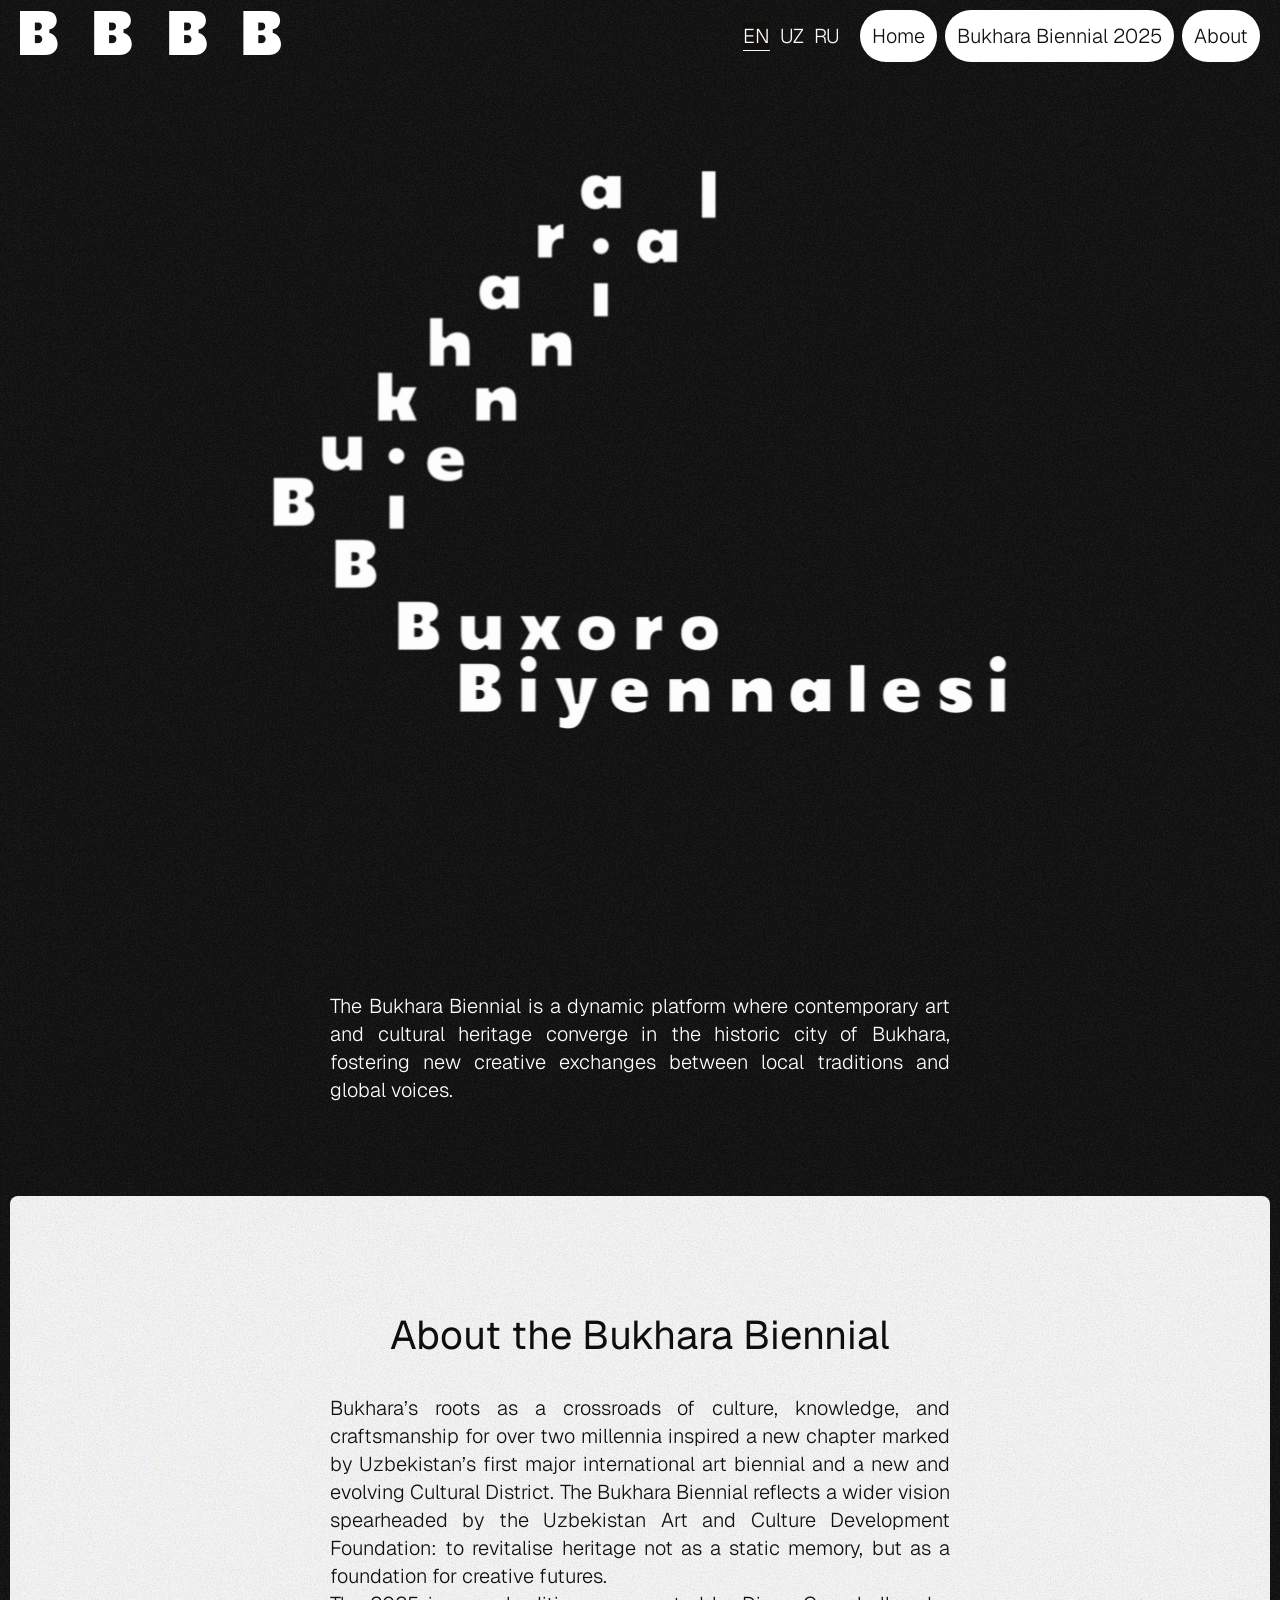
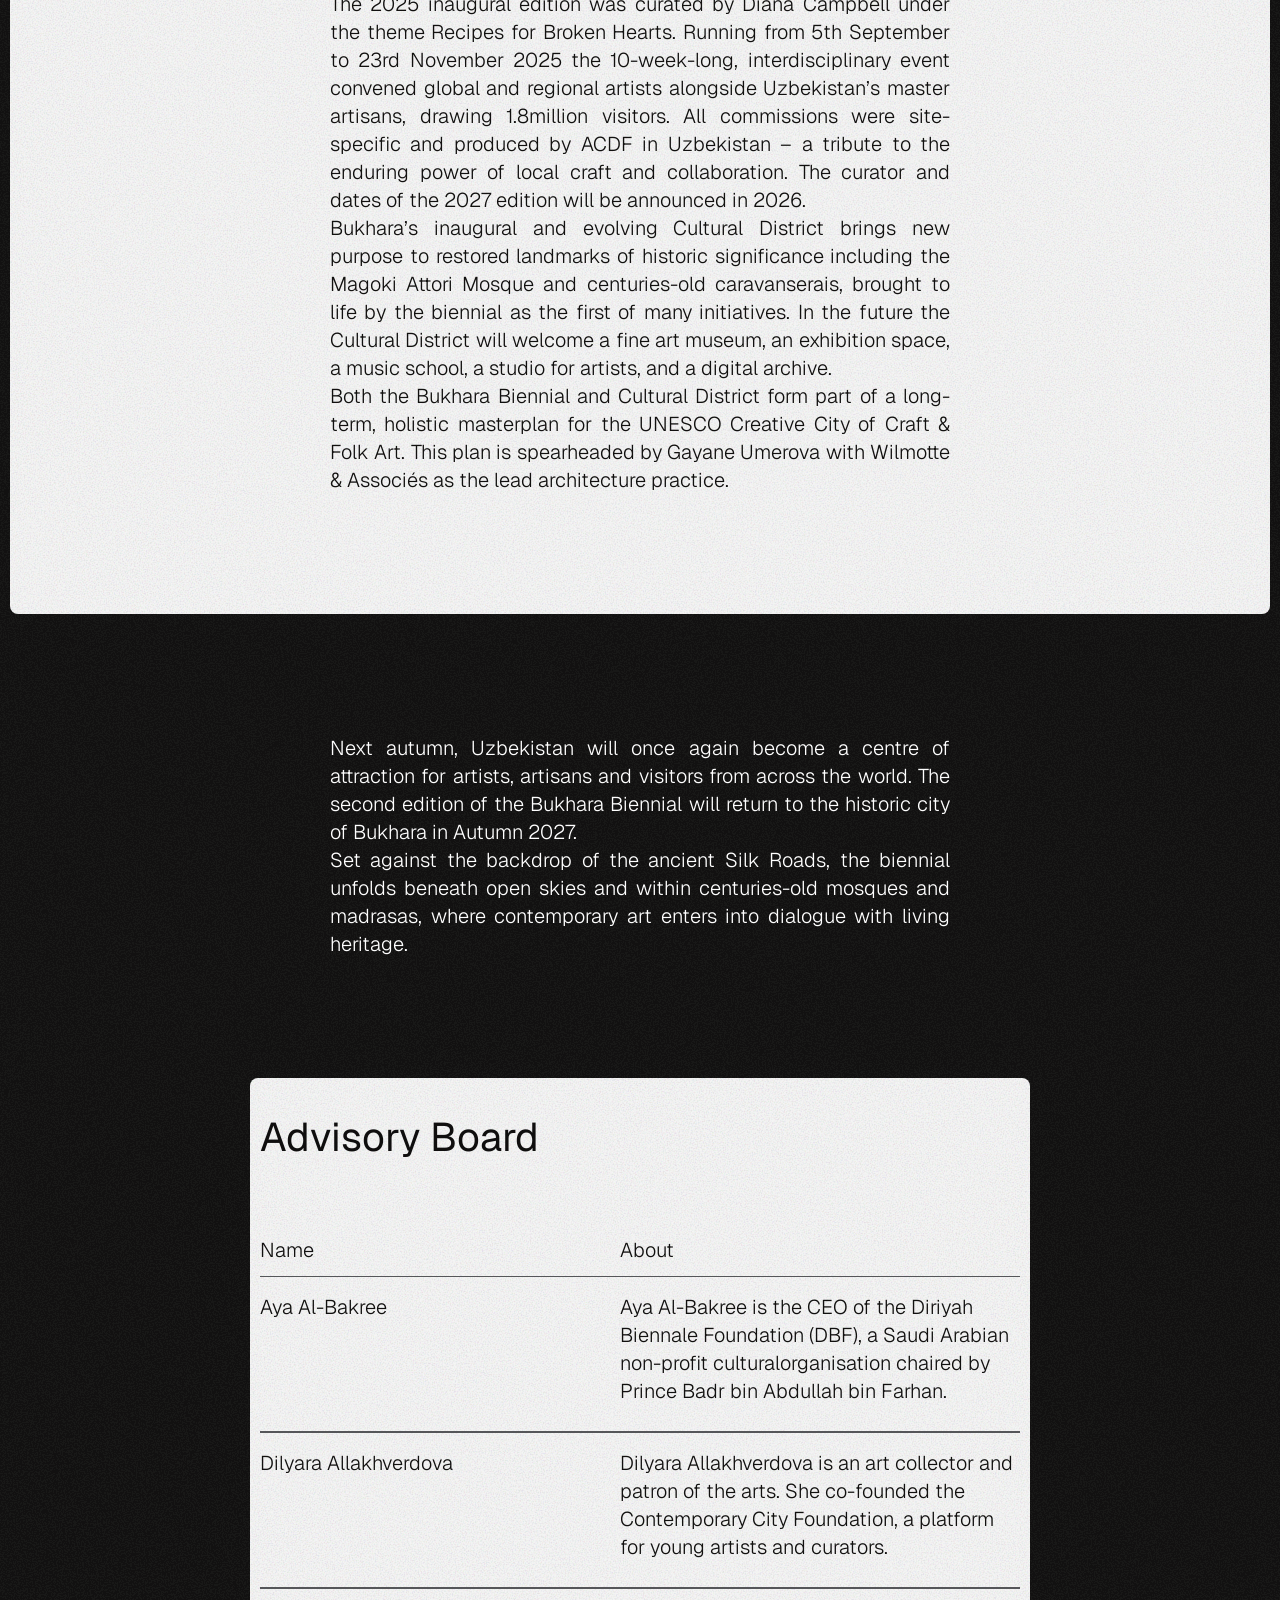
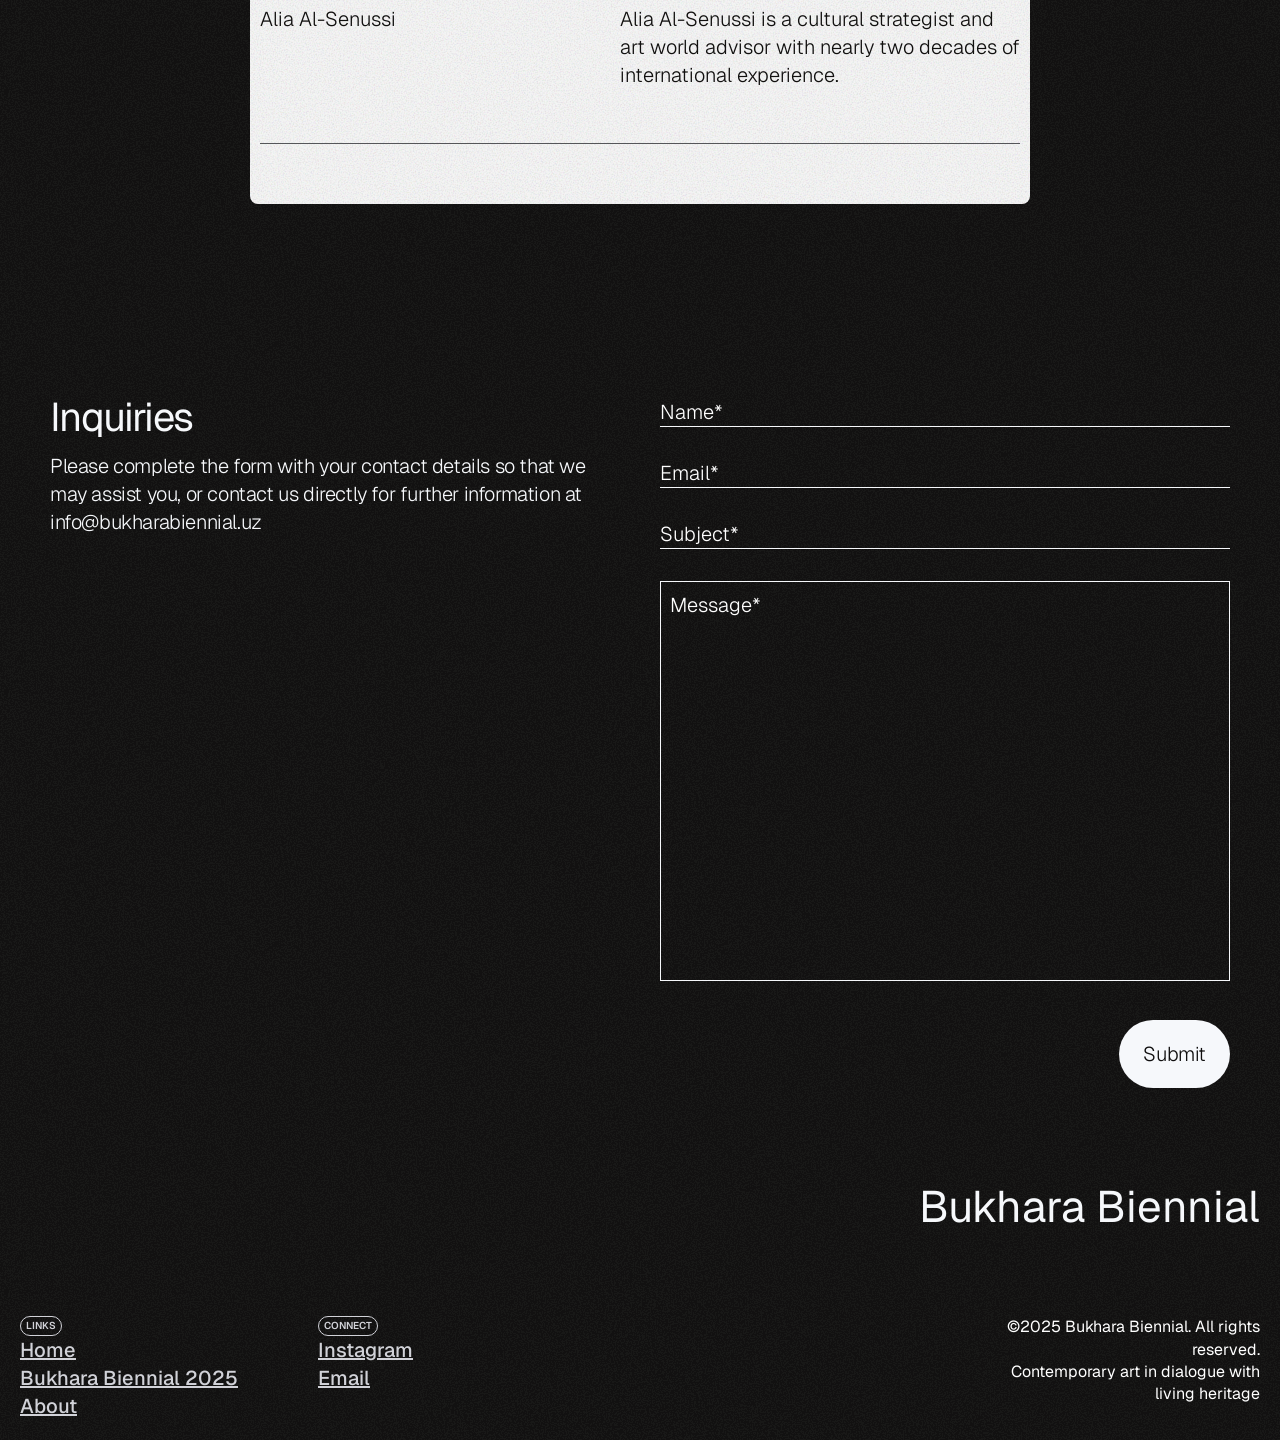
==== commit 0dc66791: "aspdasopd" ====
--- a/index.html
+++ b/index.html
@@ -3,13 +3,13 @@
   <head>
     <meta charset="UTF-8" />
     <meta name="viewport" content="width=device-width, initial-scale=1.0" />
-    <link rel="stylesheet" href="./assets/css/fonts.css" />
+
+    <!-- <link rel="stylesheet" href="./assets/css/fonts.css" />
     <link rel="stylesheet" href="./assets/css/default.css" />
+    <link rel="stylesheet" href="./assets/css/header.css" />
+    <link rel="stylesheet" href="./assets/css/footer.css" />-->
 
     <link rel="stylesheet" href="./assets/css/styles.css" />
-
-    <link rel="stylesheet" href="./assets/css/header.css" />
-    <link rel="stylesheet" href="./assets/css/footer.css" />
     <title>BB2026</title>
   </head>
   <body>
@@ -20,6 +20,11 @@
         </a>
       </div>
       <nav>
+        <div class="lang-list not-mobile-lang">
+          <a class="active" href="#">EN</a>
+          <a href="#">UZ</a>
+          <a href="#">RU</a>
+        </div>
         <ul class="header__nav d-flex">
           <li>
             <a href="/" class="btn">Home</a>
@@ -34,6 +39,11 @@
             <a href="/about.html" class="btn">About</a>
           </li>
         </ul>
+        <div class="lang-list mobile-lang">
+          <span>EN</span>
+          <a href="#">UZ</a>
+          <a href="#">RU</a>
+        </div>
       </nav>
     </header>
 
@@ -54,7 +64,7 @@
         </p>
       </section>
 
-      <section class="about d-flex p-120-64 bg-card scroll-animate">
+      <section class="about_bb d-flex p-120-64 bg-card scroll-animate">
         <h1>About the Bukhara Biennial</h1>
         <p class="tablet-mobile">
           Bukhara’s roots as a crossroads of culture, knowledge, and
--- a/assets/css/default.css
+++ b/assets/css/default.css
@@ -365,6 +365,8 @@
   align-items: center;
   border-radius: 999px;
   background-color: var(--secondary-text);
+  border: none;
+  outline: none;
 
   color: #0F0E0E;
   font-family: "Geist";
@@ -374,8 +376,12 @@
   line-height: 140%; /* 28px */
   letter-spacing: -0.4px;
   cursor: pointer;
-}
-
+  transition: .3s;
+}
+.contact-us .contact-form button:hover {
+  background: var(--main-dark);
+  color: #fff;
+}
 
 
 
--- a/assets/css/header.css
+++ b/assets/css/header.css
@@ -7,21 +7,77 @@
   gap: 8px;
   justify-content: space-between;
   align-items: center;
-  padding: 0 20px;
+  padding: 10px 20px 0;
   z-index: 999;
 }
 
+header nav
+{
+  display: flex;
+  gap: 8px;
+}
+header nav .lang-list
+{
+  display: flex;
+  padding: 12px;
+  gap: 10px;
+}
+header nav .lang-list.mobile-lang
+{
+  padding: 12px 0;
+  position: absolute;
+  right: 0;
+  top: 0;
+  max-height: 50px;
+  overflow: hidden;
+  flex-direction: column;
+  transition: .5s;
+  cursor: pointer;
+  background-color: var(--main-dark);
+}
+header nav .lang-list.mobile-lang a,
+header nav .lang-list.mobile-lang span
+{
+  padding: 0 12px;
+
+}
+header nav .lang-list.mobile-lang a:hover
+{
+  background: rgb(34 33 32);
+}
+header nav .lang-list.mobile-lang.active
+{
+  max-height: 1000px;
+}
+
+header nav .lang-list.mobile-lang
+{
+  display: none;
+}
+header nav .lang-list a
+{
+  color: #F6F8FB;
+  letter-spacing: -0.4px;
+}
+header nav .lang-list a.active
+{
+  border-bottom: 1px solid #F6F8FB;
+}
 header nav .header__nav {
   gap: 8px;
 }
 
-header nav a {
-  height: 52px;
+header nav .header__nav a {
+  display: inline-block;
   padding: 12px;
   font-size: var(--responsive-p-font-size);
   background: #fff;
 }
-header nav a:hover {
+header nav .header__nav a:hover {
+  background: var(--main-dark);
+  color: #fff;
+}
+header nav a.active {
   background: var(--main-dark);
   color: #fff;
 }
@@ -30,11 +86,26 @@
   header {
     justify-content: center;
   }
-  header nav a
+  header nav .header__nav a
   {
     padding: 8px 12px;
   }
   header .header__logo {
     display: none;
   }
+
+  header nav
+  {
+    position: relative;
+    width: 100%;
+    justify-content: flex-start;
+  }
+  header nav .lang-list.not-mobile-lang
+  {
+    display: none;
+  }
+  header nav .lang-list.mobile-lang
+  {
+    display: flex;
+  }
 }
--- a/assets/css/styles.css
+++ b/assets/css/styles.css
@@ -1,3 +1,15 @@
+@import url(fonts.css);
+@import url(default.css);
+@import url(header.css);
+@import url(footer.css);
+@import url(carousel.css);
+@import url(about.css);
+@import url(article.css);
+@import url(bb2026.css);
+
+
+
+
 .hero {
   min-height: 800px;
   height: 100vh;
@@ -37,16 +49,16 @@
   color: var(--main-dark);
 }
 
-.about {
+.about_bb {
   width: 100%;
   flex-direction: column;
   gap: 40px;
 }
 
-.about h1 {
+.about_bb h1 {
   text-align: center;
 }
-.about p {
+.about_bb p {
   color: var(--main-dark);
   text-align: justify;
   letter-spacing: -2%;
@@ -110,6 +122,11 @@
 .advisory-list article .article__img {
   width: 125px;
   height: 125px;
+  flex-shrink: 0;
+}
+.advisory-list article .article__img img
+{
+  width: 100%;
 }
 .advisory-view-all {
   position: relative;
@@ -120,6 +137,7 @@
   cursor: pointer;
   background-color: rgb(245, 245, 245);
   background-image: url(../images/card_bg_hover.png);
+  border-radius: 8px;
 }
 .advisory-view-all::before {
   content: "";
@@ -221,10 +239,10 @@
     padding: 0px 40px 64px 40px;
   }
   .future,
-  .about {
+  .about_bb {
     padding: 64px 40px 64px 40px;
   }
-  .about h1 {
+  .about_bb h1 {
     min-width: 275px;
     width: 100%;
     text-align: left;
@@ -240,8 +258,7 @@
     justify-content: space-between;
     min-height: 82px;
   }
-  .advisory-list article .article__img,
-  .advisory-list article .article__img img {
+  .advisory-list article .article__img {
     width: 50px;
     height: 50px;
   }
